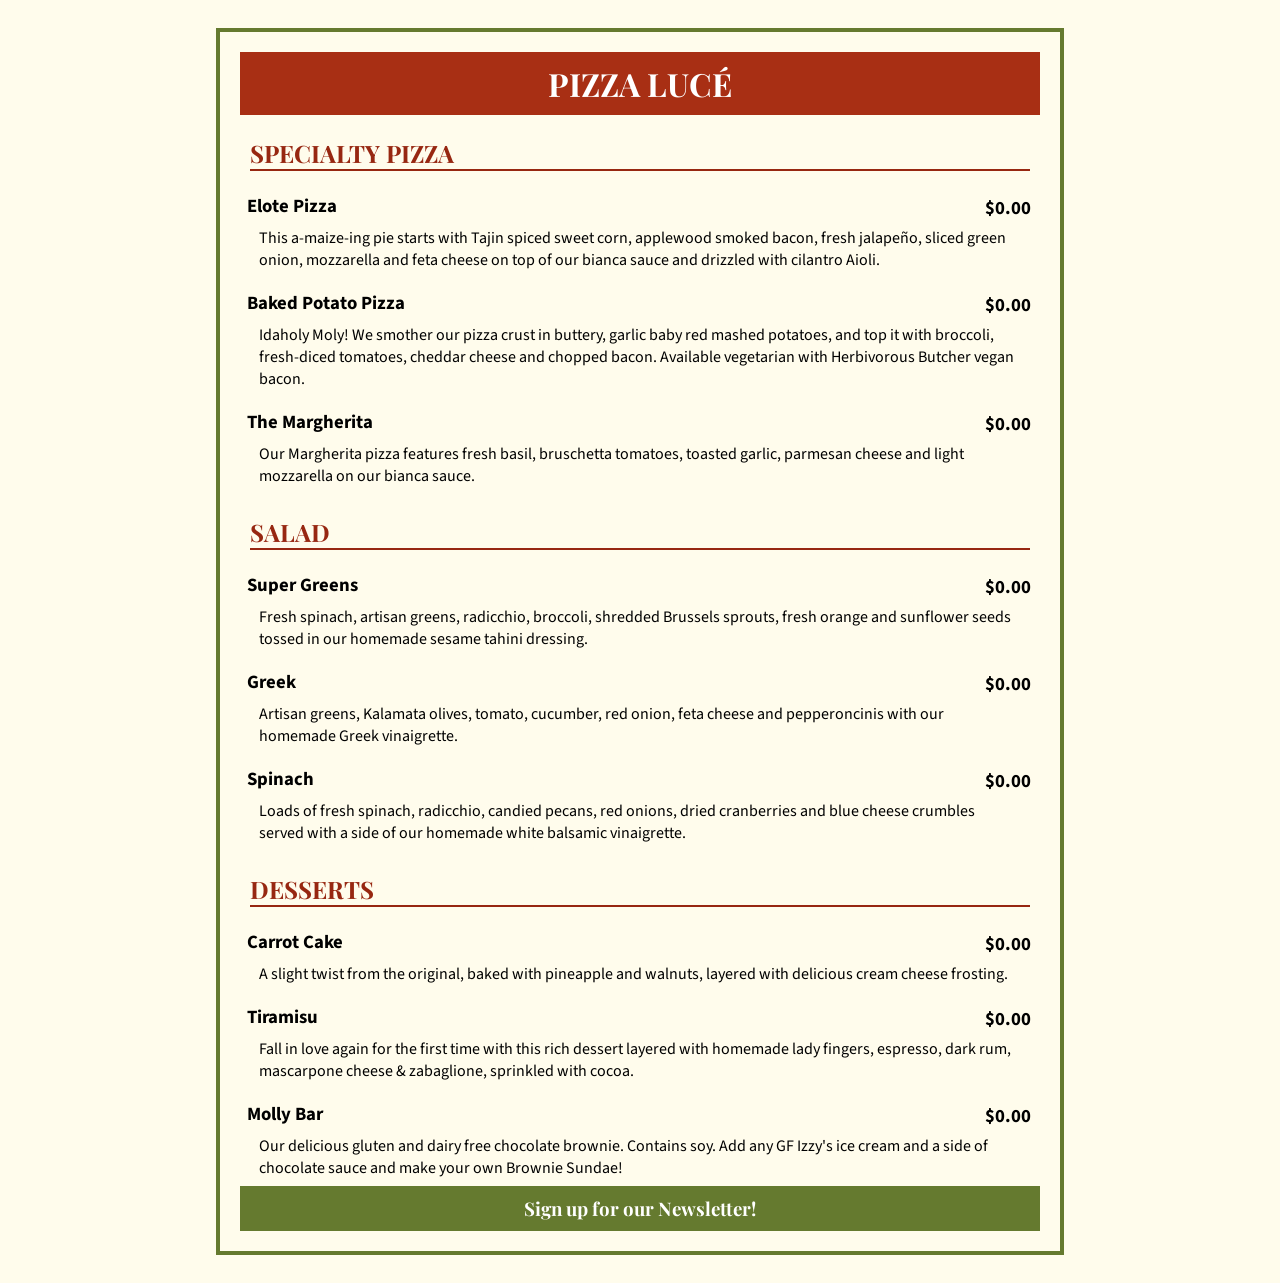
==== docs/index.html @ 4500e77c "exercise 1 files for pages" ====
<!DOCTYPE html>



<html lang="en">
<head>
    <meta charset="UTF-8">
    <title>Pizza Luc&eacute;Menu</title>
<!--    fonts-->
    <link rel="preconnect" href="https://fonts.googleapis.com">
    <link rel="preconnect" href="https://fonts.gstatic.com" crossorigin>
    <link href="https://fonts.googleapis.com/css2?family=Playfair+Display:ital,wght@0,400..900;1,400..900&family=Source+Sans+3:ital,wght@0,200..900;1,200..900&display=swap" rel="stylesheet">

    <style>

        body {
            font-family: "Source Sans 3", sans-serif;
            background: #FFFCEC;
            padding: 20px;
        }

        h1, h2 {
            font-family: "Playfair Display", serif;
            text-transform: uppercase;

            margin: 0;

        }

        h3, p {
            font-family: "Source Sans 3", sans-serif;

            margin: 0;
            padding: 2px;

        }

        .menu {
            padding: 20px;
            border: 4px solid #657A2F;

            display: flex;
            flex-direction: column;
            align-content: flex-start;

            max-width: 800px;
            margin: 0 auto;
        }

        .restaurant-name {
            background: #A82F14;
            color: white;

            font-weight: bold;
            text-transform: uppercase;
            text-align: center;

            padding: 10px;
        }

        .section {
        }

        .section-name {
            color: #972711;
            padding: 10px;

            margin-top: 12px;

            hr {
                border: none;
                background: #972711;
                height: 2px;
                margin: 0;

            }
        }

        .options {

        }

        .item {
            background: #FFFCEC;
            padding-left: 5px;
            padding-right: 5px;
            padding-bottom: 5px;

        }
        .item:hover {
            background: #dad7cb;
        }

        .item-name {
            margin-top: 10px;

            display: flex;
            flex-direction: row;
            justify-content: space-between; /* pushes them to opposite ends */

        }

        .item-price {
        }

        .description {
            margin-left: 12px;
            margin-right: 12px;
        }

        .footer {
            background: #657A2F;
        }

        .newsletter {
            color: white;
            font-family: "Playfair Display", serif;

            text-align: center;
            padding: 10px;
        }

        .newsletter:hover {
            text-decoration: underline;
        }















    </style>


</head>
<body>

<div class="menu">
    <h1 class="restaurant-name">
        Pizza Luc&eacute;
    </h1>
    <div class="section">
        <h2 class="section-name">
            Specialty Pizza
            <hr>
        </h2>
        <div class="options">
            <div class="item">
                <h3 class="item-name">
                    Elote Pizza
                    <p class="item-price">
                        $0.00
                    </p>
                </h3>
                <p class="description">
                    This a-maize-ing pie starts with Tajin
                    spiced sweet corn, applewood smoked bacon,
                    fresh jalapeño, sliced green onion, mozzarella
                    and feta cheese on top of our bianca sauce
                    and drizzled with cilantro Aioli.
                </p>
            </div>
            <div class="item">
                <h3 class="item-name">
                    Baked Potato Pizza
                    <p class="item-price">
                        $0.00
                    </p>
                </h3>
                <p class="description">
                    Idaholy Moly! We smother our pizza
                    crust in buttery, garlic baby red mashed
                    potatoes, and top it with broccoli,
                    fresh-diced tomatoes, cheddar cheese and
                    chopped bacon. Available vegetarian with
                    Herbivorous Butcher vegan bacon.
                </p>
            </div>
            <div class="item">
                <h3 class="item-name">
                    The Margherita
                    <p class="item-price">
                        $0.00
                    </p>
                </h3>
                <p class="description">
                    Our Margherita pizza features fresh basil,
                    bruschetta tomatoes, toasted garlic,
                    parmesan cheese and light mozzarella on
                    our bianca sauce.
                </p>
            </div>
        </div>
    </div>
    <div class="section">
        <h2 class="section-name">
            Salad
            <hr>
        </h2>
        <div class="options">
            <div class="item">
                <h3 class="item-name">
                    Super Greens
                    <p class="item-price">
                        $0.00
                    </p>
                </h3>
                <p class="description">
                    Fresh spinach, artisan greens, radicchio,
                    broccoli, shredded Brussels sprouts, fresh
                    orange and sunflower seeds tossed in our
                    homemade sesame tahini dressing.
                </p>
            </div>
            <div class="item">
                <h3 class="item-name">
                    Greek
                    <p class="item-price">
                        $0.00
                    </p>
                </h3>
                <p class="description">
                    Artisan greens, Kalamata olives, tomato,
                    cucumber, red onion, feta cheese and
                    pepperoncinis with our homemade Greek
                    vinaigrette.
                </p>
            </div>
            <div class="item">
                <h3 class="item-name">
                    Spinach
                    <p class="item-price">
                        $0.00
                    </p>
                </h3>
                <p class="description">
                    Loads of fresh spinach, radicchio, candied
                    pecans, red onions, dried cranberries and
                    blue cheese crumbles served with a side
                    of our homemade white balsamic vinaigrette.
                </p>
            </div>
        </div>
    </div>
    <div class="section">
        <h2 class="section-name">
            Desserts
            <hr>
        </h2>
        <div class="options">
            <div class="item">
                <h3 class="item-name">
                    Carrot Cake
                    <p class="item-price">
                        $0.00
                    </p>
                </h3>
                <p class="description">
                    A slight twist from the original,
                    baked with pineapple and walnuts,
                    layered with delicious cream cheese
                    frosting.
                </p>
            </div>
            <div class="item">
                <h3 class="item-name">
                    Tiramisu
                    <p class="item-price">
                        $0.00
                    </p>
                </h3>
                <p class="description">
                    Fall in love again for the first time
                    with this rich dessert layered with
                    homemade lady fingers, espresso, dark
                    rum, mascarpone cheese & zabaglione,
                    sprinkled with cocoa.
                </p>
            </div>
            <div class="item">
                <h3 class="item-name">
                    Molly Bar
                    <p class="item-price">
                        $0.00
                    </p>
                </h3>
                <p class="description">
                    Our delicious gluten and dairy free chocolate
                    brownie. Contains soy. Add any GF Izzy's ice
                    cream and a side of chocolate sauce and make
                    your own Brownie Sundae!
                </p>
            </div>
        </div>
    </div>
    <div class="footer">
        <h3 class="newsletter">
            Sign up for our Newsletter!
        </h3>
    </div>
</div>

</body>
</html>
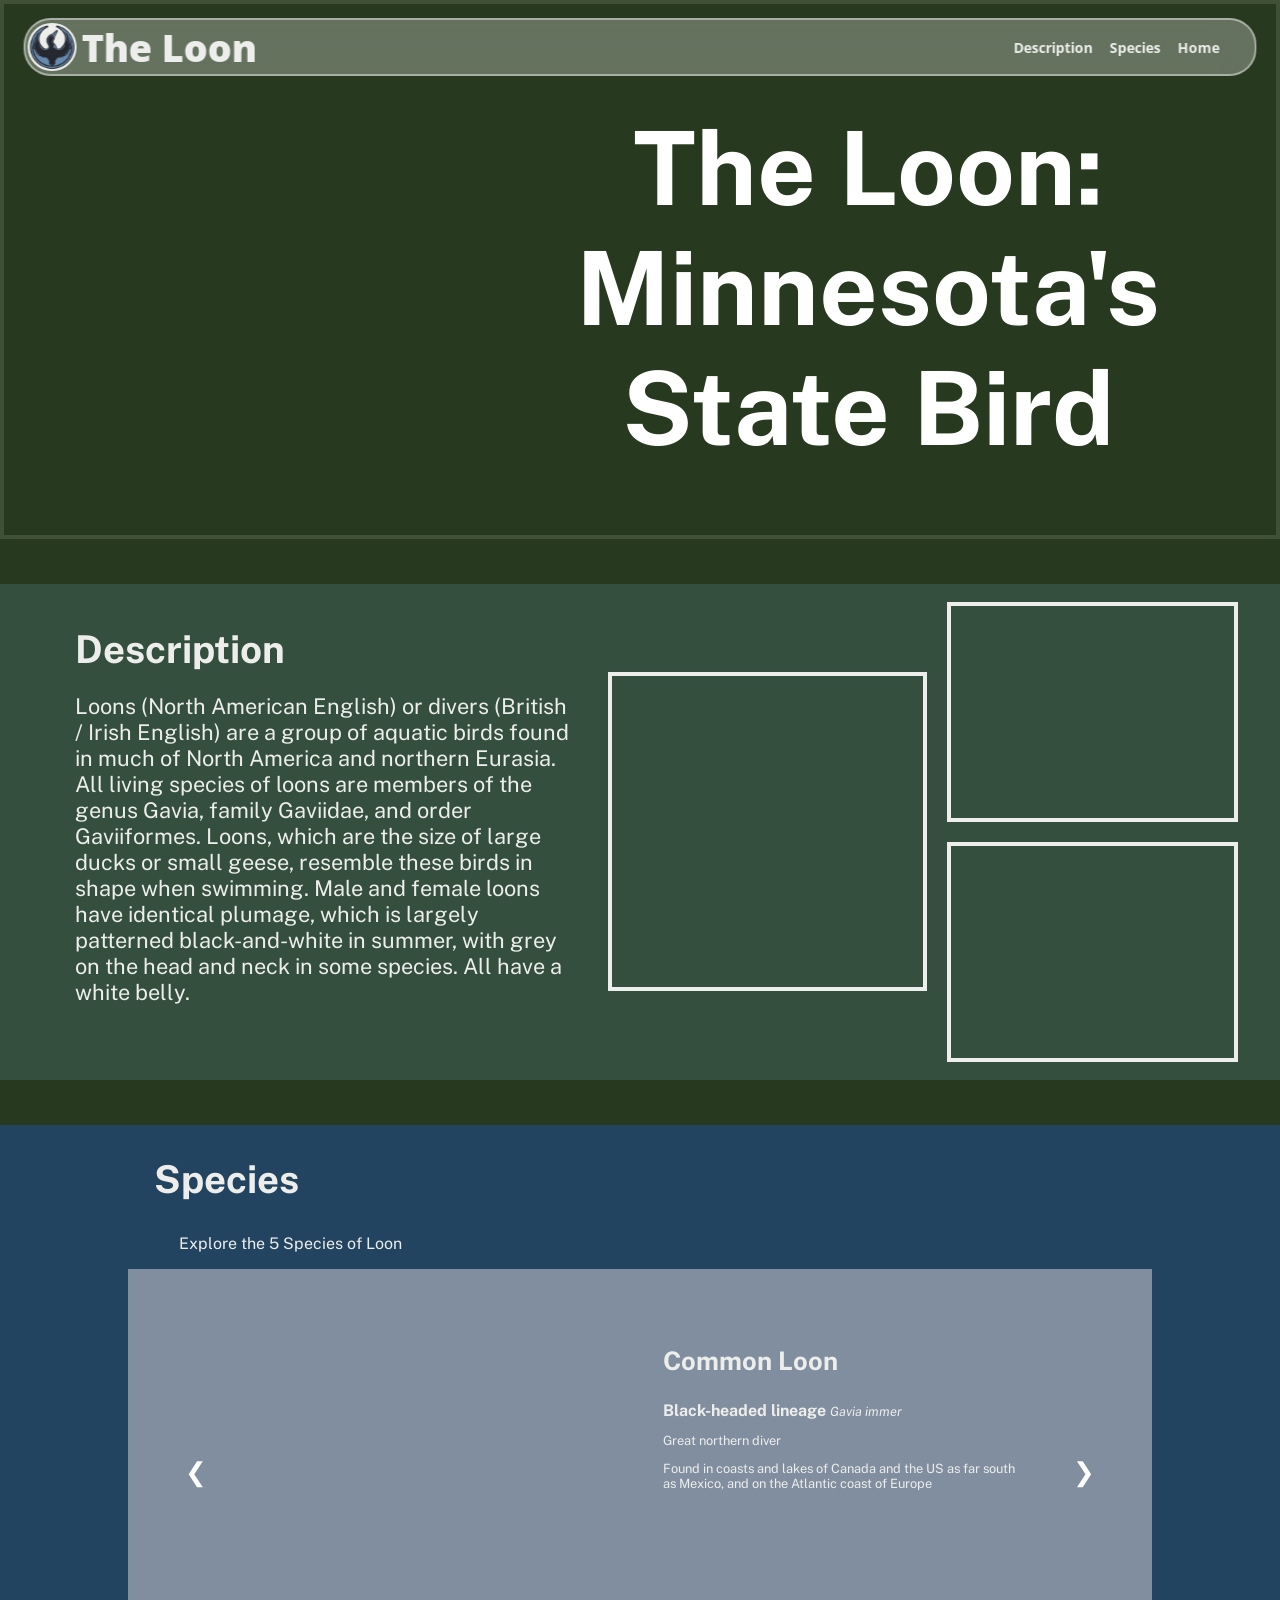
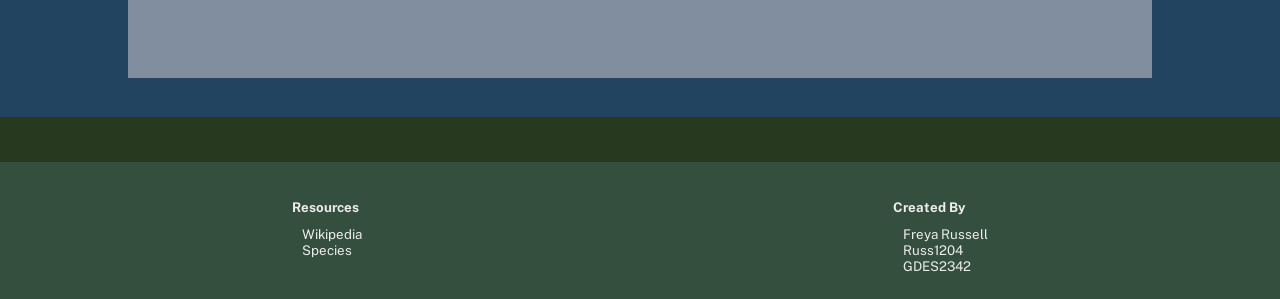
==== commit 99c0c60f: "exercise 2 files for pages" ====
--- a/docs/index.html
+++ b/docs/index.html
@@ -1,313 +1,138 @@
+
 <!DOCTYPE html>
-
-
-
 <html lang="en">
 <head>
     <meta charset="UTF-8">
-    <title>Pizza Luc&eacute;Menu</title>
-<!--    fonts-->
+    <title>The Loon: Minnesota's State Bird</title>
+    <link rel="stylesheet" href="stylesheet.css">
+
+
+<!--    Open Sans -->
     <link rel="preconnect" href="https://fonts.googleapis.com">
     <link rel="preconnect" href="https://fonts.gstatic.com" crossorigin>
-    <link href="https://fonts.googleapis.com/css2?family=Playfair+Display:ital,wght@0,400..900;1,400..900&family=Source+Sans+3:ital,wght@0,200..900;1,200..900&display=swap" rel="stylesheet">
+    <link href="https://fonts.googleapis.com/css2?family=Open+Sans:ital,wght@0,300..800;1,300..800&family=Public+Sans:ital,wght@0,100..900;1,100..900&display=swap" rel="stylesheet">
+</head>
 
-    <style>
-
-        body {
-            font-family: "Source Sans 3", sans-serif;
-            background: #FFFCEC;
-            padding: 20px;
-        }
-
-        h1, h2 {
-            font-family: "Playfair Display", serif;
-            text-transform: uppercase;
-
-            margin: 0;
-
-        }
-
-        h3, p {
-            font-family: "Source Sans 3", sans-serif;
-
-            margin: 0;
-            padding: 2px;
-
-        }
-
-        .menu {
-            padding: 20px;
-            border: 4px solid #657A2F;
-
-            display: flex;
-            flex-direction: column;
-            align-content: flex-start;
-
-            max-width: 800px;
-            margin: 0 auto;
-        }
-
-        .restaurant-name {
-            background: #A82F14;
-            color: white;
-
-            font-weight: bold;
-            text-transform: uppercase;
-            text-align: center;
-
-            padding: 10px;
-        }
-
-        .section {
-        }
-
-        .section-name {
-            color: #972711;
-            padding: 10px;
-
-            margin-top: 12px;
-
-            hr {
-                border: none;
-                background: #972711;
-                height: 2px;
-                margin: 0;
-
-            }
-        }
-
-        .options {
-
-        }
-
-        .item {
-            background: #FFFCEC;
-            padding-left: 5px;
-            padding-right: 5px;
-            padding-bottom: 5px;
-
-        }
-        .item:hover {
-            background: #dad7cb;
-        }
-
-        .item-name {
-            margin-top: 10px;
-
-            display: flex;
-            flex-direction: row;
-            justify-content: space-between; /* pushes them to opposite ends */
-
-        }
-
-        .item-price {
-        }
-
-        .description {
-            margin-left: 12px;
-            margin-right: 12px;
-        }
-
-        .footer {
-            background: #657A2F;
-        }
-
-        .newsletter {
-            color: white;
-            font-family: "Playfair Display", serif;
-
-            text-align: center;
-            padding: 10px;
-        }
-
-        .newsletter:hover {
-            text-decoration: underline;
-        }
-
-
-
-
-
-
-
-
-
-
-
-
-
-
-
-    </style>
-
-
-</head>
 <body>
-
-<div class="menu">
-    <h1 class="restaurant-name">
-        Pizza Luc&eacute;
-    </h1>
-    <div class="section">
-        <h2 class="section-name">
-            Specialty Pizza
-            <hr>
-        </h2>
-        <div class="options">
-            <div class="item">
-                <h3 class="item-name">
-                    Elote Pizza
-                    <p class="item-price">
-                        $0.00
-                    </p>
-                </h3>
-                <p class="description">
-                    This a-maize-ing pie starts with Tajin
-                    spiced sweet corn, applewood smoked bacon,
-                    fresh jalapeño, sliced green onion, mozzarella
-                    and feta cheese on top of our bianca sauce
-                    and drizzled with cilantro Aioli.
-                </p>
-            </div>
-            <div class="item">
-                <h3 class="item-name">
-                    Baked Potato Pizza
-                    <p class="item-price">
-                        $0.00
-                    </p>
-                </h3>
-                <p class="description">
-                    Idaholy Moly! We smother our pizza
-                    crust in buttery, garlic baby red mashed
-                    potatoes, and top it with broccoli,
-                    fresh-diced tomatoes, cheddar cheese and
-                    chopped bacon. Available vegetarian with
-                    Herbivorous Butcher vegan bacon.
-                </p>
-            </div>
-            <div class="item">
-                <h3 class="item-name">
-                    The Margherita
-                    <p class="item-price">
-                        $0.00
-                    </p>
-                </h3>
-                <p class="description">
-                    Our Margherita pizza features fresh basil,
-                    bruschetta tomatoes, toasted garlic,
-                    parmesan cheese and light mozzarella on
-                    our bianca sauce.
-                </p>
+<div>
+<!--    Header  -->
+    <div class="header">
+        <div class="header-contents">
+            <img class="silouette" src="./images/rebel-loon-custom.png" alt="Loon floating in water">
+            <h1 class="title">
+                The Loon
+            </h1>
+    <!--        nav -->
+            <div class="nav">
+                <h2>
+                    <a  href="#description">
+                        Description
+                    </a>
+                </h2>
+                <h2>
+                    <a  href="#species">
+                        Species
+                    </a>
+                </h2>
+                <h2>
+                    <a  href="#landing">
+                        Home
+                    </a>
+                </h2>
             </div>
         </div>
     </div>
-    <div class="section">
-        <h2 class="section-name">
-            Salad
-            <hr>
-        </h2>
-        <div class="options">
-            <div class="item">
-                <h3 class="item-name">
-                    Super Greens
-                    <p class="item-price">
-                        $0.00
-                    </p>
-                </h3>
-                <p class="description">
-                    Fresh spinach, artisan greens, radicchio,
-                    broccoli, shredded Brussels sprouts, fresh
-                    orange and sunflower seeds tossed in our
-                    homemade sesame tahini dressing.
+<!--    Main content-->
+    <div class="main">
+        <!--        landing -->
+            <div id="landing">
+                <div class="title">
+                    <h1 class="title-text">
+                        The Loon:
+                        Minnesota's State Bird
+                    </h1>
+                </div>
+            </div>
+    <!--    Description -->
+        <div id="description">
+            <div class="description-text">
+                <h2>
+                    Description
+                </h2>
+                <p>
+                    Loons (North American English) or divers (British / Irish English) are a group of aquatic birds found in much of North America and northern Eurasia. All living species of loons are members of the genus Gavia, family Gaviidae, and order Gaviiformes.
+                    Loons, which are the size of large ducks or small geese, resemble these birds in shape when swimming.
+                    Male and female loons have identical plumage, which is largely patterned black-and-white in summer, with grey on the head and neck in some species. All have a white belly.
                 </p>
             </div>
-            <div class="item">
-                <h3 class="item-name">
-                    Greek
-                    <p class="item-price">
-                        $0.00
-                    </p>
-                </h3>
-                <p class="description">
-                    Artisan greens, Kalamata olives, tomato,
-                    cucumber, red onion, feta cheese and
-                    pepperoncinis with our homemade Greek
-                    vinaigrette.
+            <div class="loon-imgs">
+                    <div class="loon1"></div>
+                <div class="loon-row2">
+                    <div class="loon2"></div>
+                    <div class="loon3"></div>
+                </div>
+            </div>
+        </div>
+    <!--    Species -->
+        <div id="species">
+            <div class="overarching">
+                <h2>
+                    Species
+                </h2>
+                <p>
+                    Explore the 5 Species of Loon
                 </p>
             </div>
-            <div class="item">
-                <h3 class="item-name">
-                    Spinach
-                    <p class="item-price">
-                        $0.00
-                    </p>
-                </h3>
-                <p class="description">
-                    Loads of fresh spinach, radicchio, candied
-                    pecans, red onions, dried cranberries and
-                    blue cheese crumbles served with a side
-                    of our homemade white balsamic vinaigrette.
-                </p>
+        <!--    Switching thing -->
+            <div class="slides">
+    <!--            Slide1-->
+                <div class="slide">
+
+                    <button class="back"> &#10094; </button>
+                    <div class="species-img"></div>
+                    <div class="species-text">
+                        <h3> Specific Species </h3>
+                        <b> Lineage </b>
+                        <i> Latin </i> <p class="english"> English </p>
+                        <p class="species-description">
+                            Description
+                        </p>
+                    </div>
+                    <button class="next"> &#10095; </button>
+                </div>
             </div>
         </div>
-    </div>
-    <div class="section">
-        <h2 class="section-name">
-            Desserts
-            <hr>
-        </h2>
-        <div class="options">
-            <div class="item">
-                <h3 class="item-name">
-                    Carrot Cake
-                    <p class="item-price">
-                        $0.00
-                    </p>
-                </h3>
-                <p class="description">
-                    A slight twist from the original,
-                    baked with pineapple and walnuts,
-                    layered with delicious cream cheese
-                    frosting.
-                </p>
+    <!--    Footer -->
+        <div class="footer">
+            <div>
+                <h2 class="link-type">
+                    Resources
+                </h2>
+                <div class="links">
+                    <a href="https://en.wikipedia.org/wiki/Loon#"> Wikipedia </a>
+                    <a href="https://en.wikipedia.org/wiki/Loon#Systematics_and_evolution"> Species </a>
+                </div>
             </div>
-            <div class="item">
-                <h3 class="item-name">
-                    Tiramisu
-                    <p class="item-price">
-                        $0.00
-                    </p>
-                </h3>
-                <p class="description">
-                    Fall in love again for the first time
-                    with this rich dessert layered with
-                    homemade lady fingers, espresso, dark
-                    rum, mascarpone cheese & zabaglione,
-                    sprinkled with cocoa.
-                </p>
+            <div>
+                <h2 class="link-type">
+                    Created By
+                </h2>
+                <div class="links">
+                    <p> Freya Russell </p>
+                    <p> Russ1204 </p>
+                    <p> GDES2342 </p>
+
+                </div>
             </div>
-            <div class="item">
-                <h3 class="item-name">
-                    Molly Bar
-                    <p class="item-price">
-                        $0.00
-                    </p>
-                </h3>
-                <p class="description">
-                    Our delicious gluten and dairy free chocolate
-                    brownie. Contains soy. Add any GF Izzy's ice
-                    cream and a side of chocolate sauce and make
-                    your own Brownie Sundae!
-                </p>
-            </div>
+
         </div>
     </div>
-    <div class="footer">
-        <h3 class="newsletter">
-            Sign up for our Newsletter!
-        </h3>
-    </div>
+
+
 </div>
 
+<script src="script.js"></script>
+
 </body>
-</html>+
+</html>
--- a/docs/stylesheet.css
+++ b/docs/stylesheet.css
@@ -0,0 +1,343 @@
+
+body {
+    font-family: "Public Sans", "Open Sans", sans-serif;
+    padding: 0;
+    margin: 0;
+    background: #27391F;
+}
+
+
+.header {
+    position: fixed;
+    z-index: 100;
+
+    width: 96%;
+    height: 6vh;
+
+    top: 2%;
+    left: 50%;
+    transform: translateX(-50%);
+
+    background-color: #EDEEEB50;
+    border: 2px solid #EDEEEB80;
+    border-radius: 3vh;
+    backdrop-filter: blur(20px);
+}
+
+.header .header-contents {
+    width: 97%;
+    height: 100%;
+
+    display: flex;
+    align-items: center;
+    gap: 5px;
+    font-family:"Open Sans", sans-serif;
+    color: #EDEEEB;
+
+    margin: 0 2px;
+    padding: 0;
+
+
+}
+
+.header .header-contents .silouette {
+    height: 90%;
+    background-color: #EDEEEB;
+    border-radius: 50%;
+}
+
+.header .header-contents .title{
+    font-size: clamp(3vw, 3vw + 1rem, 100%);
+    font-weight: 900;
+}
+
+.header .header-contents .nav {
+    display: flex;
+    gap: 10%;
+
+    justify-content: right ;
+    align-items: center;
+    margin-left: auto;
+
+    font-size: 60%;
+    font-weight: lighter;
+
+}
+
+.header .header-contents .nav a {
+    padding: 0;
+    margin: 0;
+    color: #EDEEEB;
+    text-decoration: none;
+}
+
+
+
+.main {
+
+    display: flex;
+    flex-direction: column;
+    gap: 5vh;   
+}
+
+#landing {
+
+
+    position: relative;
+
+    padding: 5rem;
+
+    aspect-ratio: 3/1;
+    background-image: url("./images/web_photo_editor.jpg");
+    background-size: cover;
+    background-position: bottom center;
+
+    border: 4px solid #EDEEEB20;
+}
+
+#landing .title {
+
+
+    position: absolute;
+    bottom: 2vh;
+    right: 10vh;
+
+    width: 50%;
+    height: 80%;
+
+    color: white;
+
+    text-align: center;
+
+    .title-text{
+        margin: 1rem;
+        font-size: clamp(8vw, 8vw + 1rem, 100%);
+    }
+
+}
+
+#description {
+    background-color: #354F3F;
+
+
+    display: flex;
+    justify-content: center;
+    align-items: stretch;
+    padding: 2vh;
+    gap: 10px;
+    }
+
+#description .loon-imgs {
+    display: flex;
+    align-items: center;
+    gap: 20px;
+    width: 50%;
+}
+
+.loon1{
+    width: 50%;
+    aspect-ratio: 1/1;
+
+    background: url("https://upload.wikimedia.org/wikipedia/commons/thumb/5/56/Archibald_Thorburn_Plate_77.jpg/960px-Archibald_Thorburn_Plate_77.jpg");
+    background-size: cover;
+    background-position: top center;
+
+    border: 4px solid #EDEEEB;
+
+}
+
+#description .loon-imgs .loon-row2 {
+    display: flex;
+    flex-direction: column;
+    gap: 20px;
+    flex: 1;
+}
+
+.loon2{
+    width: 100%;
+    aspect-ratio: 4/3;
+
+    background: url("https://upload.wikimedia.org/wikipedia/commons/f/f5/Yellow-billed_Loon.jpg");
+    background-size: cover;
+    background-position: center;
+
+    border: 4px solid #EDEEEB;
+
+}
+
+.loon3{
+    width: 100%;
+    aspect-ratio: 4/3;
+
+    background: url("https://upload.wikimedia.org/wikipedia/commons/a/a7/Gavia_immer_-Marshfield%2C_Vermont%2C_USA_-flying-8_%285%29.jpg");
+    background-size: cover;
+    background-position: center;
+
+    border: 4px solid #EDEEEB;
+
+}
+
+
+.description-text {
+
+    margin: 0;
+
+    display: flex;
+    flex-direction: column;
+    justify-content: flex-start;
+    align-content: space-around;
+    padding: 2%;
+
+    width: 40%;
+
+    color: #EDEEEB;
+
+    h2 {
+
+        font-size: 3vw;
+        margin: 0;
+
+    }
+
+    p {
+        padding: 0;
+        font-size: 1.7vw;
+    }
+
+}
+
+#species {
+    background-color: #224460;
+
+    aspect-ratio: 3/1;
+    color: #EDEEEB;
+    padding-bottom: 3%;
+}
+
+
+.overarching h2 {
+
+    margin-left: 12%;
+    font-size: 3vw;
+}
+
+.overarching p {
+
+    margin-left: 14%;
+}
+
+
+#species .slides {
+
+    margin-left: 10%;
+    margin-right: 10%;
+    background: #808E9F;
+}
+
+
+#species .slides .slide {
+
+    aspect-ratio: 3/1;
+    padding: 5%;
+
+    display: flex;
+    flex-direction: row;
+    gap: 5%;
+    align-items: center;
+}
+
+
+#species .slides .slide .species-img  {
+    background-size: cover;
+    background-position: left center;
+    width: 50%;
+    height: 100%;
+}
+
+
+
+#species .slides .slide .species-text {
+
+    width: 50%;
+    height: 100%;
+
+    h3 {
+
+        font-size: 2vw;
+    }
+
+    i {
+
+        font-size: 1vw;
+    }
+
+    p {
+
+        font-size: 1vw;
+    }
+
+
+}
+
+
+#species .slides .slide button {
+    background: transparent;
+    text-align: center;
+    font-size: 2vw;
+
+    height: 3vw;
+
+    padding-bottom: 4px;
+    color: white;
+    border: none;
+    border-radius: 1vw;
+}
+#species .slides .slide button:hover {
+    background: #5A7B92;
+}
+
+.footer {
+    background-color: #354F3F;
+
+    display: flex;
+    justify-content: space-around;
+    padding: 2%;
+    color: #EDEEEB;
+}
+
+
+.footer .link-type {
+    font-size: smaller;
+    padding:0;
+}
+
+.footer .links {
+    font-size: smaller;
+    display: flex;
+    flex-direction: column;
+    padding-left: 10px;
+}
+
+.footer .links a {
+    color: #EDEEEB;
+    text-decoration: none;
+}
+.footer .links a:hover {
+    text-decoration: underline;
+}
+
+.footer p {
+    padding: 0;
+    margin: 0;
+}
+
+
+
+
+
+
+
+
+
+
+
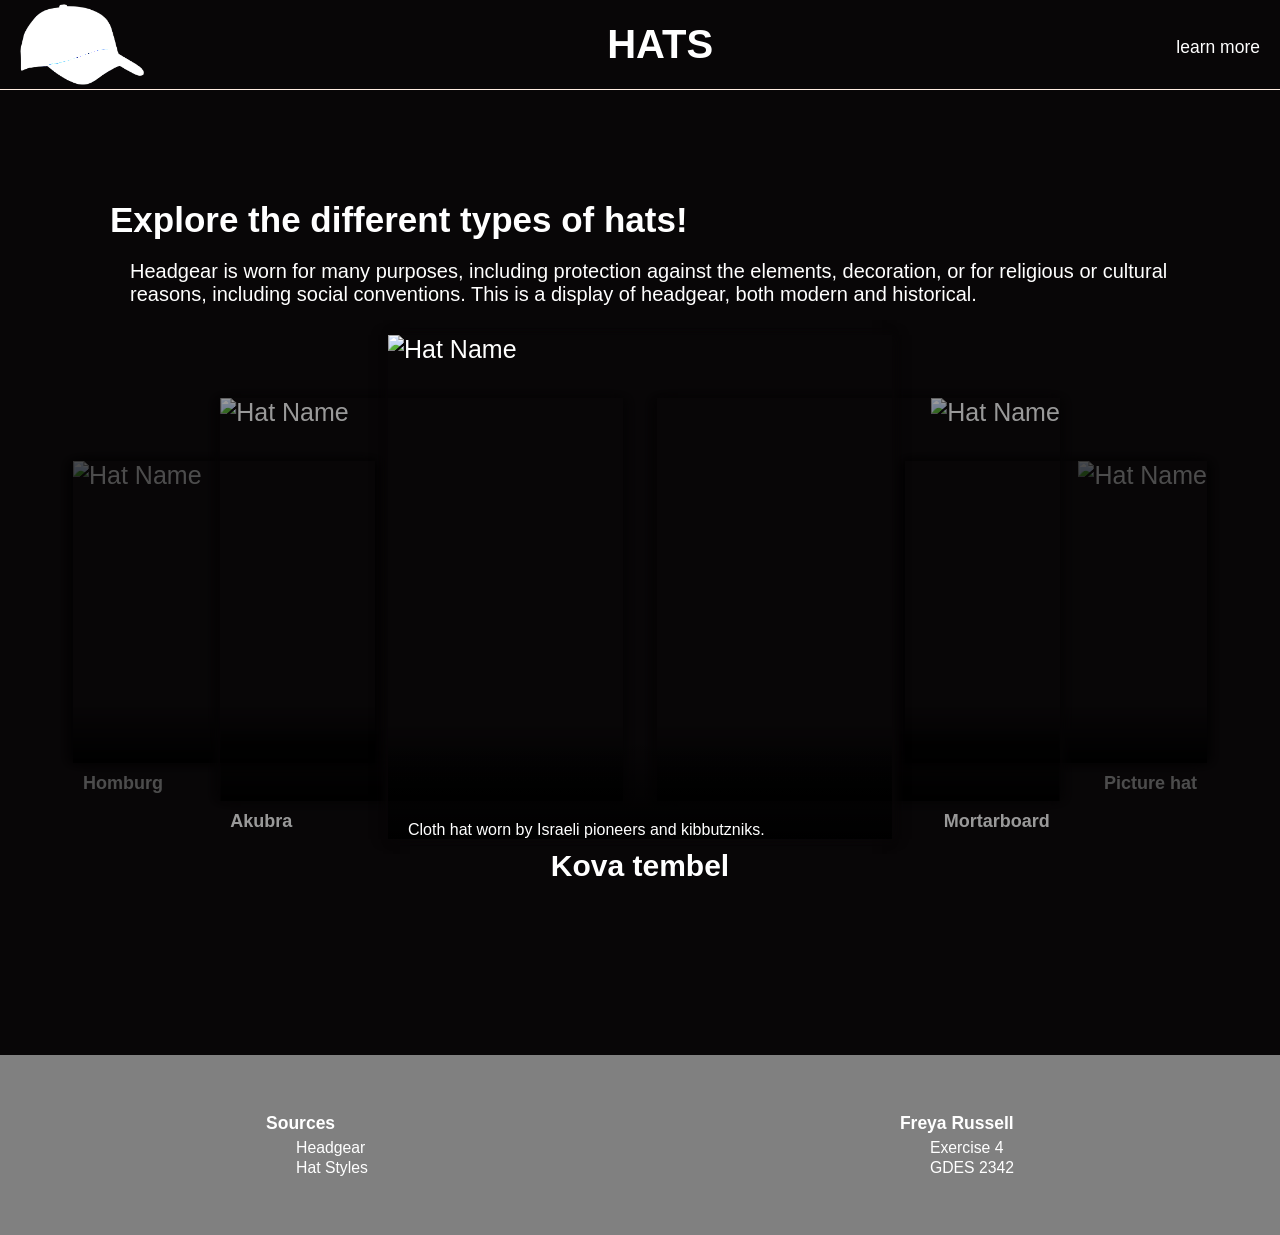
==== commit 50052347: "exercise 4 files for pages" ====
--- a/docs/index.html
+++ b/docs/index.html
@@ -3,129 +3,124 @@
 <html lang="en">
 <head>
     <meta charset="UTF-8">
-    <title>The Loon: Minnesota's State Bird</title>
+    <title> Hats! </title>
     <link rel="stylesheet" href="stylesheet.css">
 
-
-<!--    Open Sans -->
-    <link rel="preconnect" href="https://fonts.googleapis.com">
-    <link rel="preconnect" href="https://fonts.gstatic.com" crossorigin>
-    <link href="https://fonts.googleapis.com/css2?family=Open+Sans:ital,wght@0,300..800;1,300..800&family=Public+Sans:ital,wght@0,100..900;1,100..900&display=swap" rel="stylesheet">
 </head>
 
 <body>
-<div>
-<!--    Header  -->
-    <div class="header">
-        <div class="header-contents">
-            <img class="silouette" src="./images/rebel-loon-custom.png" alt="Loon floating in water">
-            <h1 class="title">
-                The Loon
-            </h1>
-    <!--        nav -->
-            <div class="nav">
-                <h2>
-                    <a  href="#description">
-                        Description
-                    </a>
-                </h2>
-                <h2>
-                    <a  href="#species">
-                        Species
-                    </a>
-                </h2>
-                <h2>
-                    <a  href="#landing">
-                        Home
-                    </a>
-                </h2>
-            </div>
+
+<!--    Header-->
+<div class="header">
+    <div class="logo-container">
+        <img src="./imgs/cap.png" alt="">
+    </div>
+    <div class="title">
+        <h1>Hats</h1>
+    </div>
+    <div class="learn-more">
+        <a href="https://en.wikipedia.org/wiki/List_of_hat_styles">learn more</a>
+    </div>
+</div>
+
+<div id="container">
+
+
+<!--   Main content -->
+    <div class="content">
+
+        <div class="tracker">
+
         </div>
-    </div>
-<!--    Main content-->
-    <div class="main">
-        <!--        landing -->
-            <div id="landing">
-                <div class="title">
-                    <h1 class="title-text">
-                        The Loon:
-                        Minnesota's State Bird
-                    </h1>
-                </div>
-            </div>
-    <!--    Description -->
-        <div id="description">
-            <div class="description-text">
-                <h2>
-                    Description
-                </h2>
+
+        <div id="types">
+            <div class="type-information">
+                <h2> Explore the different types of hats! </h2>
                 <p>
-                    Loons (North American English) or divers (British / Irish English) are a group of aquatic birds found in much of North America and northern Eurasia. All living species of loons are members of the genus Gavia, family Gaviidae, and order Gaviiformes.
-                    Loons, which are the size of large ducks or small geese, resemble these birds in shape when swimming.
-                    Male and female loons have identical plumage, which is largely patterned black-and-white in summer, with grey on the head and neck in some species. All have a white belly.
+                    Headgear is worn for many purposes,
+                    including protection against the elements,
+                    decoration, or for religious or cultural reasons,
+                    including social conventions.
+                    This is a display of headgear, both modern and historical.
                 </p>
             </div>
-            <div class="loon-imgs">
-                    <div class="loon1"></div>
-                <div class="loon-row2">
-                    <div class="loon2"></div>
-                    <div class="loon3"></div>
+
+
+<!--            CARISOUL DISPLAY OF HATS-->
+            <div class="display-hats">
+
+<!--                first hat-->
+                <div class="hat-card prev-prev-hat">
+                    <div class="hat-img-container">
+                        <img src="./imgs/hat.jpg" alt="Hat Name">
+                        <div class="fade">
+                        </div>
+                    </div>
+                    <h3>Name</h3>
+                </div>
+
+<!--                second hat-->
+                <div class="hat-card prev-hat">
+                    <div class="hat-img-container">
+                        <img src="./imgs/hat.jpg" alt="Hat Name">
+                        <div class="fade">
+                        </div>
+                    </div>
+                    <h3>Name</h3>
+                </div>
+
+<!--                main center hat-->
+                <div class="hat-card curr-hat">
+                    <div class="hat-img-container">
+                        <img src="./imgs/hat.jpg" alt="Hat Name">
+                        <div class="fade">
+                            <p>Description</p>
+                        </div>
+                    </div>
+                    <h3>Name</h3>
+                </div>
+
+<!--                fourth hat-->
+                <div class="hat-card next-hat">
+                    <div class="hat-img-container">
+                        <img src="./imgs/hat.jpg" alt="Hat Name">
+                        <div class="fade">
+                        </div>
+                    </div>
+                    <h3>Name</h3>
+                </div>
+
+<!--                last hat-->
+                <div class="hat-card next-next-hat">
+                    <div class="hat-img-container">
+                        <img src="./imgs/hat.jpg" alt="Hat Name">
+                        <div class="fade">
+                        </div>
+                    </div>
+                    <h3>Name</h3>
                 </div>
             </div>
         </div>
-    <!--    Species -->
-        <div id="species">
-            <div class="overarching">
-                <h2>
-                    Species
-                </h2>
-                <p>
-                    Explore the 5 Species of Loon
-                </p>
-            </div>
-        <!--    Switching thing -->
-            <div class="slides">
-    <!--            Slide1-->
-                <div class="slide">
 
-                    <button class="back"> &#10094; </button>
-                    <div class="species-img"></div>
-                    <div class="species-text">
-                        <h3> Specific Species </h3>
-                        <b> Lineage </b>
-                        <i> Latin </i> <p class="english"> English </p>
-                        <p class="species-description">
-                            Description
-                        </p>
-                    </div>
-                    <button class="next"> &#10095; </button>
-                </div>
+    </div>
+<!--    Footer -->
+    <div class="footer">
+        <div class="sources-container">
+            <h3>Sources</h3>
+            <div class="info">
+                <a href="https://en.wikipedia.org/wiki/List_of_headgear"> Headgear</a>
+                <a hred="https://en.wikipedia.org/wiki/List_of_hat_styles"> Hat Styles</a>
             </div>
         </div>
-    <!--    Footer -->
-        <div class="footer">
-            <div>
-                <h2 class="link-type">
-                    Resources
-                </h2>
-                <div class="links">
-                    <a href="https://en.wikipedia.org/wiki/Loon#"> Wikipedia </a>
-                    <a href="https://en.wikipedia.org/wiki/Loon#Systematics_and_evolution"> Species </a>
-                </div>
+        <div class="sources-container">
+            <h3>Freya Russell</h3>
+            <div class="info">
+                <a> Exercise 4 </a>
+                <a> GDES 2342 </a>
             </div>
-            <div>
-                <h2 class="link-type">
-                    Created By
-                </h2>
-                <div class="links">
-                    <p> Freya Russell </p>
-                    <p> Russ1204 </p>
-                    <p> GDES2342 </p>
+        </div>
 
-                </div>
-            </div>
 
-        </div>
     </div>
 
 
--- a/docs/stylesheet.css
+++ b/docs/stylesheet.css
@@ -1,343 +1,339 @@
 
 body {
-    font-family: "Public Sans", "Open Sans", sans-serif;
+    font-family: "Inter Semi Bold", sans-serif;
     padding: 0;
     margin: 0;
-    background: #27391F;
-}
+    background-color: #080607;
+}
+
+* { box-sizing: border-box; }
+* { margin: 0; }
+* { padding: 0; }
+* { color: white; }
+* { font-size: clamp(1rem, 2vw + 0.5rem, 1.25rem); }
+
+
+
 
 
 .header {
-    position: fixed;
-    z-index: 100;
-
-    width: 96%;
-    height: 6vh;
-
-    top: 2%;
-    left: 50%;
-    transform: translateX(-50%);
-
-    background-color: #EDEEEB50;
-    border: 2px solid #EDEEEB80;
-    border-radius: 3vh;
-    backdrop-filter: blur(20px);
-}
-
-.header .header-contents {
-    width: 97%;
+
+    background-color: #080607;
+    height: 10vh;
+
+    display: flex;
+    justify-content: space-between;
+    align-items: center;
+
+    padding: 0 1rem;
+
+    border-bottom: 1px solid #FFEDE2;
+}
+
+
+.header .logo-container {
+    height: 9vh;
+}
+
+.header .logo-container img {
+    width: 100%;
     height: 100%;
-
-    display: flex;
+    object-fit: cover;
+    filter: brightness(1000%);
+}
+
+
+.header .title h1 {
+    text-align: center;
+    font-size: clamp(2rem, 2vw + 0.5rem, 10vh);
+    text-transform: uppercase;
+
+}
+
+.header .learn-more a {
+    font-size: 70%;
+    text-decoration: none;
+}
+
+.header .learn-more a:hover {
+    text-decoration: underline;
+}
+
+
+
+
+/*beggining of actual content*/
+
+#container {
+    display: flex;
+    flex-direction: column;
+    justify-content: space-around;
+}
+
+.content {
+    display: flex;
+    flex-direction: column;
+    justify-content: flex-start;
+
+}
+
+#types {
+
+    min-height: 100vh;
+    padding: 10vh;
+
+}
+
+.type-information {
+    margin-bottom: 1vh;
+
+    display: flex;
+    flex-direction: column;
+    justify-content: flex-start;
+    gap: 1rem;
+
+    padding: 1rem;
+}
+
+.type-information h2 {
+    font-size: 1.75rem;
+}
+
+.type-information p {
+    padding-left: 1rem;
+    font-size: 1rem;
+}
+
+.display-hats {
+    display: flex;
+    justify-content: center;
     align-items: center;
-    gap: 5px;
-    font-family:"Open Sans", sans-serif;
-    color: #EDEEEB;
-
-    margin: 0 2px;
-    padding: 0;
-
-
-}
-
-.header .header-contents .silouette {
-    height: 90%;
-    background-color: #EDEEEB;
-    border-radius: 50%;
-}
-
-.header .header-contents .title{
-    font-size: clamp(3vw, 3vw + 1rem, 100%);
-    font-weight: 900;
-}
-
-.header .header-contents .nav {
-    display: flex;
-    gap: 10%;
-
-    justify-content: right ;
+
+    position: relative;
+
+    height: 70vh;
+}
+
+/*general hat card*/
+.hat-card {
+    position: absolute;
+    height: 100%;
+    aspect-ratio: 1/1;
+
+    z-index: 3;
+
+    display: flex;
+    flex-direction: column;
+}
+
+/*positions and text align*/
+.prev-prev-hat { transform: translateX(-100%); align-items: flex-start; filter: brightness(30%); text-align: left;}
+.prev-hat      { transform: translateX(-33.3%); align-items: flex-start; filter: brightness(60%);text-align: left;}
+.next-hat      { transform: translateX(33.3%); align-items: flex-end; filter: brightness(60%); text-align: right;}
+.next-next-hat { transform: translateX(100%); align-items: flex-end; filter: brightness(30%); text-align: right;}
+
+/*styling*/
+.prev-prev-hat, .next-next-hat { height: 60%; z-index: 1; }
+.prev-hat, .next-hat           { height: 80%; z-index: 2; }
+.curr-hat                      { pointer-events: none; z-index: 3;
+                                align-items: center;}
+
+.prev-prev-hat:hover  { filter: brightness(60%); }
+.prev-hat:hover       { filter: brightness(90%);}
+.next-hat:hover       { filter: brightness(90%);}
+.next-next-hat:hover  { filter: brightness(60%);}
+
+
+.hat-card h3 {
+    color: white;
+    margin: 0.5rem;
+    width: 30%;
+    font-size: .9rem;
+}
+
+.hat-card.curr-hat h3 {
+    width: 60%;
+    font-size: 1.5rem;
+    text-align: center;
+    margin: 0.5rem;
+
+}
+
+.hat-img-container{
+    height: 80%;
+    aspect-ratio: 1/1;
+    overflow: clip;
+    position: relative;
+    pointer-events: auto;
+
+    box-shadow: 5px 0 10px #080607, -5px 0 10px #080607;
+}
+
+.hat-img-container img {
+    width: 100%;
+    height: 100%;
+    object-fit: cover;
+    object-position: top;
+
+    transition: opacity 0.3s ease-in-out;}
+
+.hat-img-container .fade {
+    position: absolute;
+    inset: auto 0 0 0;
+
+    display: flex;
+    align-items: flex-end;
+    min-height: 20%;
+
+    background-image: linear-gradient(to top, rgba(0, 0, 0, 1), rgba(0, 0, 0, 0.50),transparent);
+
+    box-sizing: border-box;
+    pointer-events: none;
+}
+
+.hat-img-container .fade p {
+    position: static;
+    font-size: .8rem;
+    text-align: left;
+    color: white;
+    margin: 4rem 0 0 1rem;
+    transition: opacity 0.3s ease-in-out;}
+
+.curr-hat .hat-img-container:hover {
+    box-shadow: 10px 0 10px #080607, -10px 0 10px #080607;
+    height: 83%;
+    transition: opacity 0.5s ease;
+}
+
+
+
+.footer {
+    background-color: gray;
+
+    height: 20vh;
+
+    display: flex;
+    justify-content: space-around;
     align-items: center;
-    margin-left: auto;
-
-    font-size: 60%;
-    font-weight: lighter;
-
-}
-
-.header .header-contents .nav a {
-    padding: 0;
-    margin: 0;
-    color: #EDEEEB;
+}
+
+.sources-container {
+    display: flex;
+    flex-direction: column;
+}
+
+.sources-container h3, a {
+    font-size: 70%;
     text-decoration: none;
 }
 
-
-
-.main {
-
-    display: flex;
-    flex-direction: column;
-    gap: 5vh;   
-}
-
-#landing {
-
-
-    position: relative;
-
-    padding: 5rem;
-
-    aspect-ratio: 3/1;
-    background-image: url("./images/web_photo_editor.jpg");
-    background-size: cover;
-    background-position: bottom center;
-
-    border: 4px solid #EDEEEB20;
-}
-
-#landing .title {
-
-
-    position: absolute;
-    bottom: 2vh;
-    right: 10vh;
-
-    width: 50%;
-    height: 80%;
-
-    color: white;
-
-    text-align: center;
-
-    .title-text{
-        margin: 1rem;
-        font-size: clamp(8vw, 8vw + 1rem, 100%);
-    }
-
-}
-
-#description {
-    background-color: #354F3F;
-
-
-    display: flex;
-    justify-content: center;
-    align-items: stretch;
-    padding: 2vh;
-    gap: 10px;
-    }
-
-#description .loon-imgs {
-    display: flex;
-    align-items: center;
-    gap: 20px;
-    width: 50%;
-}
-
-.loon1{
-    width: 50%;
-    aspect-ratio: 1/1;
-
-    background: url("https://upload.wikimedia.org/wikipedia/commons/thumb/5/56/Archibald_Thorburn_Plate_77.jpg/960px-Archibald_Thorburn_Plate_77.jpg");
-    background-size: cover;
-    background-position: top center;
-
-    border: 4px solid #EDEEEB;
-
-}
-
-#description .loon-imgs .loon-row2 {
-    display: flex;
-    flex-direction: column;
-    gap: 20px;
-    flex: 1;
-}
-
-.loon2{
-    width: 100%;
-    aspect-ratio: 4/3;
-
-    background: url("https://upload.wikimedia.org/wikipedia/commons/f/f5/Yellow-billed_Loon.jpg");
-    background-size: cover;
-    background-position: center;
-
-    border: 4px solid #EDEEEB;
-
-}
-
-.loon3{
-    width: 100%;
-    aspect-ratio: 4/3;
-
-    background: url("https://upload.wikimedia.org/wikipedia/commons/a/a7/Gavia_immer_-Marshfield%2C_Vermont%2C_USA_-flying-8_%285%29.jpg");
-    background-size: cover;
-    background-position: center;
-
-    border: 4px solid #EDEEEB;
-
-}
-
-
-.description-text {
-
-    margin: 0;
-
-    display: flex;
-    flex-direction: column;
-    justify-content: flex-start;
-    align-content: space-around;
-    padding: 2%;
-
-    width: 40%;
-
-    color: #EDEEEB;
-
-    h2 {
-
-        font-size: 3vw;
-        margin: 0;
-
-    }
-
-    p {
-        padding: 0;
-        font-size: 1.7vw;
-    }
-
-}
-
-#species {
-    background-color: #224460;
-
-    aspect-ratio: 3/1;
-    color: #EDEEEB;
-    padding-bottom: 3%;
-}
-
-
-.overarching h2 {
-
-    margin-left: 12%;
-    font-size: 3vw;
-}
-
-.overarching p {
-
-    margin-left: 14%;
-}
-
-
-#species .slides {
-
-    margin-left: 10%;
-    margin-right: 10%;
-    background: #808E9F;
-}
-
-
-#species .slides .slide {
-
-    aspect-ratio: 3/1;
-    padding: 5%;
-
-    display: flex;
-    flex-direction: row;
-    gap: 5%;
-    align-items: center;
-}
-
-
-#species .slides .slide .species-img  {
-    background-size: cover;
-    background-position: left center;
-    width: 50%;
-    height: 100%;
-}
-
-
-
-#species .slides .slide .species-text {
-
-    width: 50%;
-    height: 100%;
-
-    h3 {
-
-        font-size: 2vw;
-    }
-
-    i {
-
-        font-size: 1vw;
-    }
-
-    p {
-
-        font-size: 1vw;
-    }
-
-
-}
-
-
-#species .slides .slide button {
-    background: transparent;
-    text-align: center;
-    font-size: 2vw;
-
-    height: 3vw;
-
-    padding-bottom: 4px;
-    color: white;
-    border: none;
-    border-radius: 1vw;
-}
-#species .slides .slide button:hover {
-    background: #5A7B92;
-}
-
-.footer {
-    background-color: #354F3F;
-
-    display: flex;
-    justify-content: space-around;
-    padding: 2%;
-    color: #EDEEEB;
-}
-
-
-.footer .link-type {
-    font-size: smaller;
-    padding:0;
-}
-
-.footer .links {
-    font-size: smaller;
-    display: flex;
-    flex-direction: column;
-    padding-left: 10px;
-}
-
-.footer .links a {
-    color: #EDEEEB;
-    text-decoration: none;
-}
-.footer .links a:hover {
+.sources-container .info {
+    display: flex;
+    gap: 0.1rem;
+    flex-direction: column;
+
+    padding-left: 1.5rem;
+    padding-top: 0.25rem;
+    font-size: 90%;
+
+}
+
+.sources-container .info a:hover {
     text-decoration: underline;
 }
 
-.footer p {
-    padding: 0;
-    margin: 0;
-}
-
-
-
-
-
-
-
-
-
-
-
+
+
+
+
+
+
+
+/*.prev-prev-hat{*/
+/*    border: 1px solid black;*/
+
+/*    position: absolute;*/
+/*    height: 60%;*/
+/*    aspect-ratio: 1/1;*/
+
+/*    transform: translateX(-120%);*/
+
+/*    z-index: 1;*/
+
+/*    display: flex;*/
+/*    flex-direction: column;*/
+/*    align-items: flex-start;*/
+/*}*/
+
+/*.prev-hat{*/
+/*    border: 1px solid black;*/
+
+/*    position: absolute;*/
+/*    height: 80%;*/
+/*    aspect-ratio: 1/1;*/
+
+/*    transform: translateX(-50%);*/
+
+/*    z-index: 2;*/
+
+/*    display: flex;*/
+/*    flex-direction: column;*/
+/*    align-items: flex-start;*/
+
+/*}*/
+
+/*.hat-card {*/
+/*    border: 1px solid black;*/
+
+/*    position: absolute;*/
+/*    height: 100%;*/
+/*    aspect-ratio: 1/1;*/
+
+/*    z-index: 3;*/
+
+/*    display: flex;*/
+/*    flex-direction: column;*/
+/*    align-items: center;*/
+
+/*}*/
+
+/*.next-hat {*/
+/*    border: 1px solid black;*/
+
+/*    position: absolute;*/
+/*    height: 80%;*/
+/*    aspect-ratio: 1/1;*/
+
+/*    transform: translateX(50%);*/
+
+/*    z-index: 2;*/
+
+/*    display: flex;*/
+/*    flex-direction: column;*/
+/*    align-items: flex-end;*/
+/*}*/
+
+/*.next-next-hat{*/
+/*    border: 1px solid black;*/
+
+/*    position: absolute;*/
+/*    height: 60%;*/
+/*    aspect-ratio: 1/1;*/
+
+/*    transform: translateX(120%);*/
+
+/*    z-index: 1;*/
+
+/*    display: flex;*/
+/*    flex-direction: column;*/
+/*    align-items: flex-end;*/
+
+/*}*/
+
+
+
+
+
+
+
+
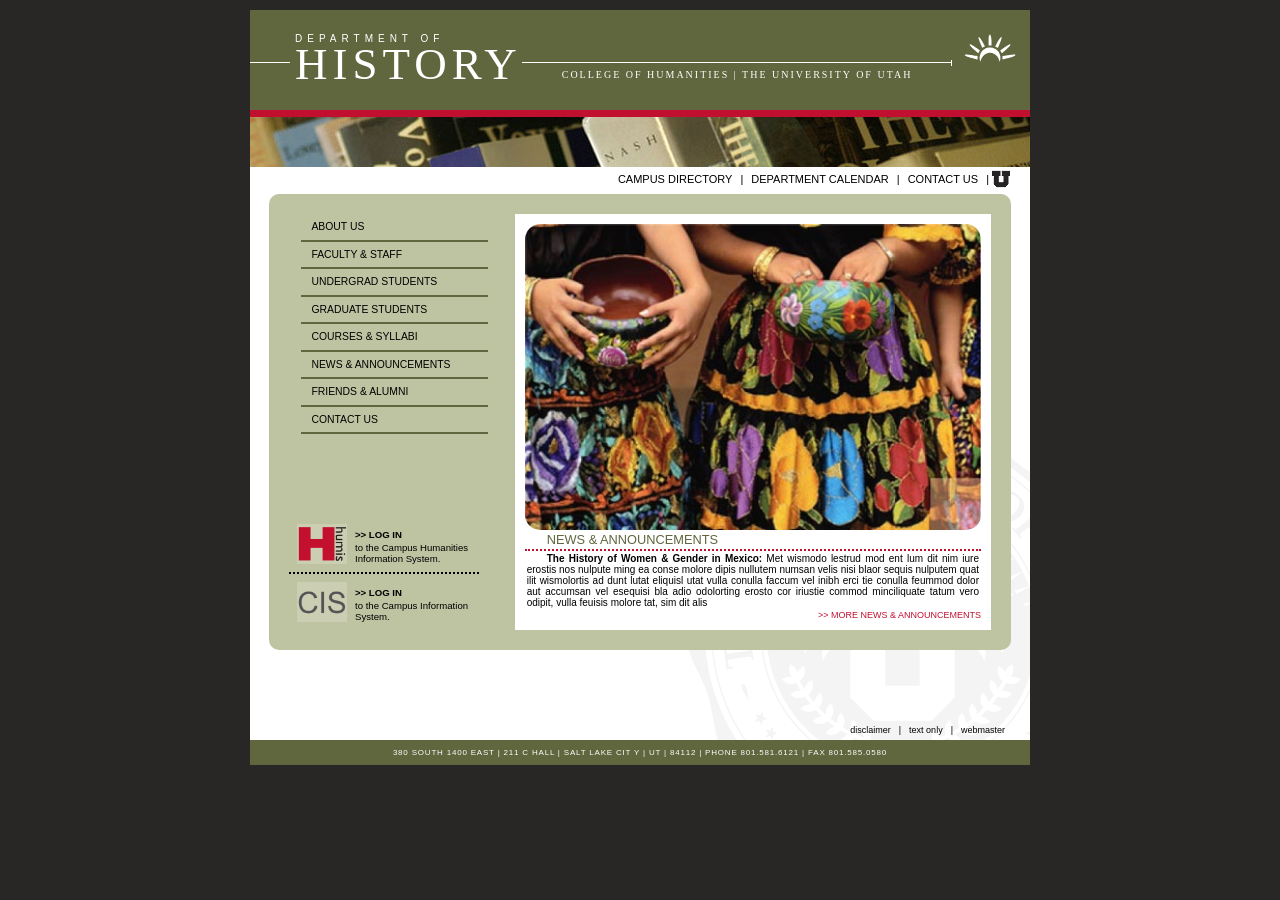
==== commit 56ee5f69: "HUMIS home page files for pages" ====
--- a/docs/index.html
+++ b/docs/index.html
@@ -1,133 +1,102 @@
-
 <!DOCTYPE html>
 <html lang="en">
 <head>
     <meta charset="UTF-8">
-    <title> Hats! </title>
+    <title>HUMIS Homepage</title>
     <link rel="stylesheet" href="stylesheet.css">
-
 </head>
 
 <body>
+    <div id="parent"><!-- all this is the markup -->
+        <section class="heading">
+            <div class="decor">
+                <hr>
+            </div>
+            <div class="title">
+                <p> DEPARTMENT OF</p>
+                <h1>HISTORY</h1>
+            </div>
+            <h2> COLLEGE OF HUMANITIES | THE University of Utah</h2>
+            <img src="./files/logo.svg" alt="sun logo">
+        </section>
+        <section class="sub-head"></section>
+        <hr>
+        <section class="main-content-area">
+            <nav class="secondary">
+                <a href="#">campus directory</a>|
+                <a href="#">department calendar</a>|
+                <a href="#">contact us</a> |
+                <img src="files/u_small.gif" alt="University of Utah"/>
+            </nav>
 
-<!--    Header-->
-<div class="header">
-    <div class="logo-container">
-        <img src="./imgs/cap.png" alt="">
-    </div>
-    <div class="title">
-        <h1>Hats</h1>
-    </div>
-    <div class="learn-more">
-        <a href="https://en.wikipedia.org/wiki/List_of_hat_styles">learn more</a>
-    </div>
-</div>
+            <section class="brown-box">
+                <div class="left-side">
+                    <nav>
+                        <a href="#">About Us</a>
+                        <a href="#">Faculty &amp; Staff</a>
+                        <a href="#">Undergrad Students</a>
+                        <a href="#">Graduate Students</a>
+                        <a href="#">Courses &amp; Syllabi</a>
+                        <a href="#">News &amp; Announcements</a>
+                        <a href="#">Friends &amp; Alumni</a>
+                        <a href="#">Contact Us</a>
+                    </nav>
 
-<div id="container">
-
-
-<!--   Main content -->
-    <div class="content">
-
-        <div class="tracker">
-
-        </div>
-
-        <div id="types">
-            <div class="type-information">
-                <h2> Explore the different types of hats! </h2>
-                <p>
-                    Headgear is worn for many purposes,
-                    including protection against the elements,
-                    decoration, or for religious or cultural reasons,
-                    including social conventions.
-                    This is a display of headgear, both modern and historical.
-                </p>
-            </div>
-
-
-<!--            CARISOUL DISPLAY OF HATS-->
-            <div class="display-hats">
-
-<!--                first hat-->
-                <div class="hat-card prev-prev-hat">
-                    <div class="hat-img-container">
-                        <img src="./imgs/hat.jpg" alt="Hat Name">
-                        <div class="fade">
+                    <div class="links">
+                        <div class="information">
+                            <img src="files/cis.png" alt="Login to CIS"/>
+                            <div>
+                                <b>
+                                    >> LOG IN
+                                </b>
+                                <p>
+                                    to the Campus Information System.
+                                </p>
+                            </div>
                         </div>
-                    </div>
-                    <h3>Name</h3>
+                        <div class="information">
+                            <img src="files/humis.png" alt="Login to CIS"/>
+                            <div>
+                                <b>
+                                    >> LOG IN
+                                </b>
+                                <p>
+                                    to the Campus Humanities Information System.
+                                </p>
+                            </div>
+                        </div>
+                                                 </div>
                 </div>
 
-<!--                second hat-->
-                <div class="hat-card prev-hat">
-                    <div class="hat-img-container">
-                        <img src="./imgs/hat.jpg" alt="Hat Name">
-                        <div class="fade">
-                        </div>
+                <div class="right-side">
+                    <img src="files/women_w_pottery.jpg" alt="Women w pottery"/>
+
+                    <h4>News &amp; Announcements</h4>
+
+                    <p>
+                        <strong>The History of Women & Gender in Mexico:</strong> Met wismodo lestrud mod ent lum dit
+                        nim iure erostis nos nulpute ming ea conse molore dipis nullutem numsan velis nisi blaor
+                        sequis nulputem quat ilit wismolortis ad dunt lutat eliquisl utat vulla conulla faccum vel
+                        inibh erci tie conulla feummod dolor aut accumsan vel esequisi bla adio odolorting erosto
+                        cor iriustie commod minciliquate tatum vero odipit, vulla feuisis molore tat, sim dit alis
+                    </p>
+
+                    <div class="more">
+                        <a href="#">>> More news &amp; announcements</a>
                     </div>
-                    <h3>Name</h3>
                 </div>
+            </section>
 
-<!--                main center hat-->
-                <div class="hat-card curr-hat">
-                    <div class="hat-img-container">
-                        <img src="./imgs/hat.jpg" alt="Hat Name">
-                        <div class="fade">
-                            <p>Description</p>
-                        </div>
-                    </div>
-                    <h3>Name</h3>
-                </div>
+            <nav class="secondary bottom">
+                <a href="#">disclaimer</a>|
+                <a href="#">text only</a>|
+                <a href="#">webmaster</a>
+            </nav>
+        </section>
 
-<!--                fourth hat-->
-                <div class="hat-card next-hat">
-                    <div class="hat-img-container">
-                        <img src="./imgs/hat.jpg" alt="Hat Name">
-                        <div class="fade">
-                        </div>
-                    </div>
-                    <h3>Name</h3>
-                </div>
-
-<!--                last hat-->
-                <div class="hat-card next-next-hat">
-                    <div class="hat-img-container">
-                        <img src="./imgs/hat.jpg" alt="Hat Name">
-                        <div class="fade">
-                        </div>
-                    </div>
-                    <h3>Name</h3>
-                </div>
-            </div>
-        </div>
-
+        <section class="footer"><!-- section.footer -->
+            380 SOUTH 1400 EAST | 211 C HALL | SALT LAKE CIT Y | UT | 84112 | PHONE 801.581.6121 | FAX 801.585.0580
+        </section>
     </div>
-<!--    Footer -->
-    <div class="footer">
-        <div class="sources-container">
-            <h3>Sources</h3>
-            <div class="info">
-                <a href="https://en.wikipedia.org/wiki/List_of_headgear"> Headgear</a>
-                <a hred="https://en.wikipedia.org/wiki/List_of_hat_styles"> Hat Styles</a>
-            </div>
-        </div>
-        <div class="sources-container">
-            <h3>Freya Russell</h3>
-            <div class="info">
-                <a> Exercise 4 </a>
-                <a> GDES 2342 </a>
-            </div>
-        </div>
-
-
-    </div>
-
-
-</div>
-
-<script src="script.js"></script>
-
 </body>
-
-</html>
+</html>
--- a/docs/stylesheet.css
+++ b/docs/stylesheet.css
@@ -1,339 +1,292 @@
+/*header font*/
+/*font-family: 'Trajan', "Times New Roman" , sans-serif;*/
+
+/*words font*/
+/*font-family: 'Myriad', 'Segoe UI', sans-serif;*/
+
+
+
 
 body {
-    font-family: "Inter Semi Bold", sans-serif;
+    font-family: 'Myriad', 'Segoe UI', sans-serif;
+    background-color: #292626;
+}
+
+div#parent { /* Declaration or "selector" */
+    border: 2px solid #292626;
+    width: 780px;
+    margin: 0 auto;
+    background-color: #fff;
+}
+
+
+div#parent section {}
+
+
+section.heading {
+    position: relative;
+    height: 100px;
+    width: 100%;
+    background-color: #60663E;
+
+    display: flex;
+    align-items: center;
+}
+
+section.heading * {
     padding: 0;
     margin: 0;
-    background-color: #080607;
-}
-
-* { box-sizing: border-box; }
-* { margin: 0; }
-* { padding: 0; }
-* { color: white; }
-* { font-size: clamp(1rem, 2vw + 0.5rem, 1.25rem); }
-
-
-
-
-
-.header {
-
-    background-color: #080607;
-    height: 10vh;
-
-    display: flex;
-    justify-content: space-between;
-    align-items: center;
-
-    padding: 0 1rem;
-
-    border-bottom: 1px solid #FFEDE2;
-}
-
-
-.header .logo-container {
-    height: 9vh;
-}
-
-.header .logo-container img {
-    width: 100%;
-    height: 100%;
-    object-fit: cover;
-    filter: brightness(1000%);
-}
-
-
-.header .title h1 {
-    text-align: center;
-    font-size: clamp(2rem, 2vw + 0.5rem, 10vh);
+    box-sizing: border-box;
+    color: #fff;
+    line-height: 95%;
+}
+
+section.heading .decor {
+    height: 6px;
+    position: absolute;
+    top: 50%;
+    width: 90%;
+    left: 0;
+    border-right: 1px solid white;
+}
+
+section.heading .decor hr {
+    height: 1px;
+    background-color: white;
+    margin: 2px 0;
+    top: 50%;
+}
+
+section.heading .title {
+    position: relative;
+
+    margin: 0 40px;
+    letter-spacing: 5px;
+
+    padding-left: 5px;
+    background-color: #60663E;
+}
+
+section.heading p {
+    font-family: 'Myriad', 'Segoe UI', sans-serif;
+    font-size: 10px;
+}
+
+section.heading h1 {
+    font-family: 'Trajan', "Times New Roman" , sans-serif;
+
+    font-size: 45px;
+    font-weight: lighter;
+}
+
+section.heading h2 {
+    font-family: 'Trajan', "Times New Roman" , sans-serif;
+
+    letter-spacing: 2px;
     text-transform: uppercase;
-
-}
-
-.header .learn-more a {
-    font-size: 70%;
-    text-decoration: none;
-}
-
-.header .learn-more a:hover {
-    text-decoration: underline;
-}
-
-
-
-
-/*beggining of actual content*/
-
-#container {
+    font-size: 10px;
+    font-weight: lighter;
+
+    align-self: center;
+    padding-top: 30px;
+}
+
+section.heading img {
+    position: absolute;
+    height: 100px;
+    right: -10px;
+}
+
+section.sub-head {
+    font-family: 'Trajan', "Times New Roman" , sans-serif;
+
+    background-image: url('files/histHomepic.jpg');
+    background-repeat: no-repeat;
+    background-position: center;
+    height: 50px;
+
+    border-top: 7px solid #C1102F;
+}
+
+hr {
+    padding: 0;
+    margin: 1px;
+    border: none;
+}
+
+section.main-content-area { /* declaration for a section tag whose class is "main-content-area" */
+    min-height: 400px;
     display: flex;
     flex-direction: column;
-    justify-content: space-around;
-}
-
-.content {
-    display: flex;
-    flex-direction: column;
-    justify-content: flex-start;
-
-}
-
-#types {
-
-    min-height: 100vh;
-    padding: 10vh;
-
-}
-
-.type-information {
-    margin-bottom: 1vh;
-
-    display: flex;
-    flex-direction: column;
-    justify-content: flex-start;
-    gap: 1rem;
-
-    padding: 1rem;
-}
-
-.type-information h2 {
-    font-size: 1.75rem;
-}
-
-.type-information p {
-    padding-left: 1rem;
-    font-size: 1rem;
-}
-
-.display-hats {
-    display: flex;
-    justify-content: center;
-    align-items: center;
-
-    position: relative;
-
-    height: 70vh;
-}
-
-/*general hat card*/
-.hat-card {
-    position: absolute;
-    height: 100%;
-    aspect-ratio: 1/1;
-
-    z-index: 3;
-
-    display: flex;
-    flex-direction: column;
-}
-
-/*positions and text align*/
-.prev-prev-hat { transform: translateX(-100%); align-items: flex-start; filter: brightness(30%); text-align: left;}
-.prev-hat      { transform: translateX(-33.3%); align-items: flex-start; filter: brightness(60%);text-align: left;}
-.next-hat      { transform: translateX(33.3%); align-items: flex-end; filter: brightness(60%); text-align: right;}
-.next-next-hat { transform: translateX(100%); align-items: flex-end; filter: brightness(30%); text-align: right;}
-
-/*styling*/
-.prev-prev-hat, .next-next-hat { height: 60%; z-index: 1; }
-.prev-hat, .next-hat           { height: 80%; z-index: 2; }
-.curr-hat                      { pointer-events: none; z-index: 3;
-                                align-items: center;}
-
-.prev-prev-hat:hover  { filter: brightness(60%); }
-.prev-hat:hover       { filter: brightness(90%);}
-.next-hat:hover       { filter: brightness(90%);}
-.next-next-hat:hover  { filter: brightness(60%);}
-
-
-.hat-card h3 {
+    justify-content: space-between;
+    background-image: url('files/uofu_medallion_rt.gif');
+    background-repeat: no-repeat;
+    background-position: bottom right;
+
+    nav.secondary { /* applies to all nav tags found inside (descendants of) section.main-content-area */
+        min-height: 20px;
+        padding-right: 20px;
+        font-size: 11px;
+        display: flex;
+        justify-content: flex-end;
+        align-items: center;
+        gap: 3px;
+
+        a { /* this targets all links in each of our navs */
+            margin: 0 5px;
+            color: black;
+            text-decoration: none;
+            text-transform: uppercase;
+
+            &:hover { /* Pseudo-class declaration */
+                text-decoration: underline;
+            }
+        }
+        .links {
+            height: 15px;
+            padding-top: 3px;
+        }
+
+        &.bottom {
+            font-size: 9px;
+            a {
+                text-transform: lowercase;
+            }
+        }
+    }
+
+    section.brown-box {
+        background-color: #BEC3A1;
+        padding: 20px;
+        border-radius: 10px;
+        min-height: 400px;
+        display: flex;
+        justify-content: space-between;
+        width: 90%;
+        margin: 5px auto 70px;
+
+        .left-side {
+            width: 30%;
+            display: flex;
+            flex-direction: column;
+            justify-content: space-between;
+
+            nav {
+                padding: 0 12px;
+                a {
+                    color: black;
+                    display: block;
+                    text-decoration: none;
+                    border-bottom: 2px solid #60663e;
+                    padding: 0.7em 1em;
+                    text-transform: uppercase;
+                    font-size: .65em;
+
+                    &:hover {
+                        color: white;
+                        background-color: #60663e;
+                    }
+                }
+            }
+
+            .links {
+                display: flex;
+                flex-direction: column-reverse;
+                width: 90%;
+            }
+
+            .information:last-of-type {
+                border-bottom: 2px dotted black;
+            }
+
+            .information {
+                display: flex;
+                justify-content: space-between;
+                align-items: flex-end;
+                padding: 8px;
+                gap: 8px;
+            }
+
+            .information img {
+                height: 40px;
+                aspect-ratio: 5/4;
+            }
+
+            .information p {
+                margin: 0;
+                padding: 0;
+                font-size: .6em;
+            }
+
+            .information b {
+                text-decoration: none;
+                font-weight: bold;
+                font-size: .6em;
+                margin: 0;
+                padding: 0;
+            }
+
+            .information:hover {
+                text-decoration: underline;
+            }
+        }
+
+        .right-side {
+            text-indent: 20px;
+            width: 65%;
+            background-color: white;
+            padding: 10px;
+
+            display: flex;
+            flex-direction: column;
+
+            img {
+                width: 100%;
+                border-radius: 15px;
+            }
+
+            h4 {
+                color: #60663e;
+                border-bottom: 2px dotted #C1102F;
+                font-weight: unset;
+                font-size: .8em;
+                text-transform: uppercase;
+                margin: 0;
+                padding: 2px;
+            }
+
+            p {
+                font-size: 10px;
+                text-align: justify;
+                margin: 2px;
+            }
+
+
+            div.more {
+                display: flex;
+                justify-content: flex-end;
+
+                a {
+                    color: #C1102F;
+                    text-transform: uppercase;
+                    text-decoration: none;
+                    font-size: 9px;
+
+                    &:hover {
+                        text-decoration: underline;
+                    }
+                }
+            }
+        }
+    }
+}
+
+section.footer {
+    background-color: #60663E;
+    text-align: center;
     color: white;
-    margin: 0.5rem;
-    width: 30%;
-    font-size: .9rem;
-}
-
-.hat-card.curr-hat h3 {
-    width: 60%;
-    font-size: 1.5rem;
-    text-align: center;
-    margin: 0.5rem;
-
-}
-
-.hat-img-container{
-    height: 80%;
-    aspect-ratio: 1/1;
-    overflow: clip;
-    position: relative;
-    pointer-events: auto;
-
-    box-shadow: 5px 0 10px #080607, -5px 0 10px #080607;
-}
-
-.hat-img-container img {
-    width: 100%;
-    height: 100%;
-    object-fit: cover;
-    object-position: top;
-
-    transition: opacity 0.3s ease-in-out;}
-
-.hat-img-container .fade {
-    position: absolute;
-    inset: auto 0 0 0;
-
-    display: flex;
-    align-items: flex-end;
-    min-height: 20%;
-
-    background-image: linear-gradient(to top, rgba(0, 0, 0, 1), rgba(0, 0, 0, 0.50),transparent);
-
-    box-sizing: border-box;
-    pointer-events: none;
-}
-
-.hat-img-container .fade p {
-    position: static;
-    font-size: .8rem;
-    text-align: left;
-    color: white;
-    margin: 4rem 0 0 1rem;
-    transition: opacity 0.3s ease-in-out;}
-
-.curr-hat .hat-img-container:hover {
-    box-shadow: 10px 0 10px #080607, -10px 0 10px #080607;
-    height: 83%;
-    transition: opacity 0.5s ease;
-}
-
-
-
-.footer {
-    background-color: gray;
-
-    height: 20vh;
-
-    display: flex;
-    justify-content: space-around;
-    align-items: center;
-}
-
-.sources-container {
-    display: flex;
-    flex-direction: column;
-}
-
-.sources-container h3, a {
-    font-size: 70%;
-    text-decoration: none;
-}
-
-.sources-container .info {
-    display: flex;
-    gap: 0.1rem;
-    flex-direction: column;
-
-    padding-left: 1.5rem;
-    padding-top: 0.25rem;
-    font-size: 90%;
-
-}
-
-.sources-container .info a:hover {
-    text-decoration: underline;
-}
-
-
-
-
-
-
-
-
-/*.prev-prev-hat{*/
-/*    border: 1px solid black;*/
-
-/*    position: absolute;*/
-/*    height: 60%;*/
-/*    aspect-ratio: 1/1;*/
-
-/*    transform: translateX(-120%);*/
-
-/*    z-index: 1;*/
-
-/*    display: flex;*/
-/*    flex-direction: column;*/
-/*    align-items: flex-start;*/
-/*}*/
-
-/*.prev-hat{*/
-/*    border: 1px solid black;*/
-
-/*    position: absolute;*/
-/*    height: 80%;*/
-/*    aspect-ratio: 1/1;*/
-
-/*    transform: translateX(-50%);*/
-
-/*    z-index: 2;*/
-
-/*    display: flex;*/
-/*    flex-direction: column;*/
-/*    align-items: flex-start;*/
-
-/*}*/
-
-/*.hat-card {*/
-/*    border: 1px solid black;*/
-
-/*    position: absolute;*/
-/*    height: 100%;*/
-/*    aspect-ratio: 1/1;*/
-
-/*    z-index: 3;*/
-
-/*    display: flex;*/
-/*    flex-direction: column;*/
-/*    align-items: center;*/
-
-/*}*/
-
-/*.next-hat {*/
-/*    border: 1px solid black;*/
-
-/*    position: absolute;*/
-/*    height: 80%;*/
-/*    aspect-ratio: 1/1;*/
-
-/*    transform: translateX(50%);*/
-
-/*    z-index: 2;*/
-
-/*    display: flex;*/
-/*    flex-direction: column;*/
-/*    align-items: flex-end;*/
-/*}*/
-
-/*.next-next-hat{*/
-/*    border: 1px solid black;*/
-
-/*    position: absolute;*/
-/*    height: 60%;*/
-/*    aspect-ratio: 1/1;*/
-
-/*    transform: translateX(120%);*/
-
-/*    z-index: 1;*/
-
-/*    display: flex;*/
-/*    flex-direction: column;*/
-/*    align-items: flex-end;*/
-
-/*}*/
-
-
-
-
-
-
-
-
+    font-size: .5em;
+    letter-spacing: .1em;
+    padding: 8px 0;
+}
+
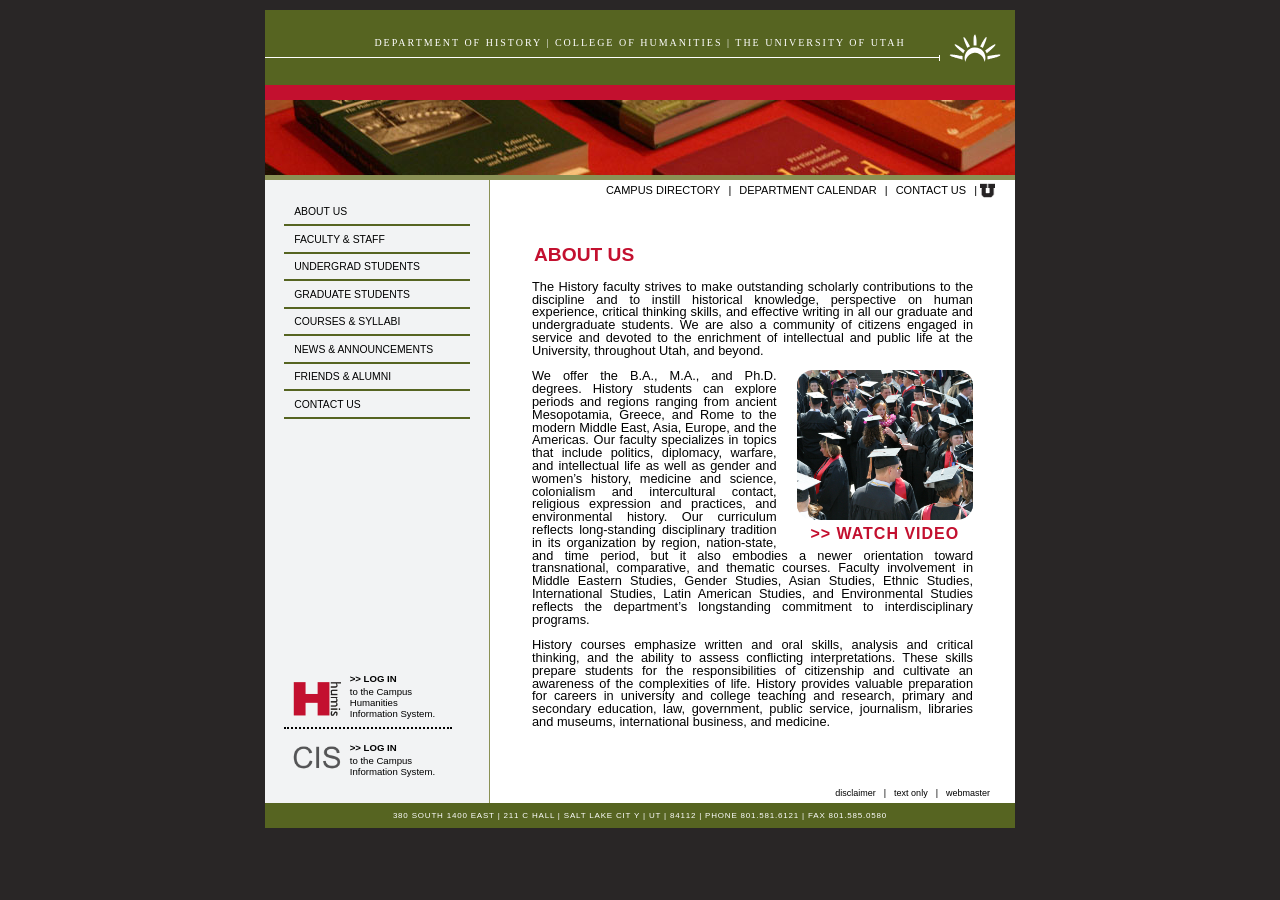
==== commit ba6ef1a8: "HUMIS 2nd Page files for pages" ====
--- a/docs/index.html
+++ b/docs/index.html
@@ -12,24 +12,13 @@
             <div class="decor">
                 <hr>
             </div>
-            <div class="title">
-                <p> DEPARTMENT OF</p>
-                <h1>HISTORY</h1>
-            </div>
-            <h2> COLLEGE OF HUMANITIES | THE University of Utah</h2>
+            <h2> Department of history | COLLEGE OF HUMANITIES | THE University of Utah</h2>
             <img src="./files/logo.svg" alt="sun logo">
         </section>
         <section class="sub-head"></section>
         <hr>
         <section class="main-content-area">
-            <nav class="secondary">
-                <a href="#">campus directory</a>|
-                <a href="#">department calendar</a>|
-                <a href="#">contact us</a> |
-                <img src="files/u_small.gif" alt="University of Utah"/>
-            </nav>
-
-            <section class="brown-box">
+            <section class="content">
                 <div class="left-side">
                     <nav>
                         <a href="#">About Us</a>
@@ -69,29 +58,65 @@
                 </div>
 
                 <div class="right-side">
-                    <img src="files/women_w_pottery.jpg" alt="Women w pottery"/>
 
-                    <h4>News &amp; Announcements</h4>
+                    <nav class="secondary">
+                        <a href="#">campus directory</a>|
+                        <a href="#">department calendar</a>|
+                        <a href="#">contact us</a> |
+                        <img src="files/u_small.gif" alt="University of Utah"/>
+                    </nav>
 
-                    <p>
-                        <strong>The History of Women & Gender in Mexico:</strong> Met wismodo lestrud mod ent lum dit
-                        nim iure erostis nos nulpute ming ea conse molore dipis nullutem numsan velis nisi blaor
-                        sequis nulputem quat ilit wismolortis ad dunt lutat eliquisl utat vulla conulla faccum vel
-                        inibh erci tie conulla feummod dolor aut accumsan vel esequisi bla adio odolorting erosto
-                        cor iriustie commod minciliquate tatum vero odipit, vulla feuisis molore tat, sim dit alis
-                    </p>
+                    <div class="right-content">
+                        <h1>ABOUT US</h1>
+                        <p>
+                            The History faculty strives to make outstanding scholarly contributions to the discipline
+                            and to instill historical knowledge, perspective on human experience, critical thinking
+                            skills, and effective writing in all our graduate and undergraduate students. We are
+                            also a community of citizens engaged in service and devoted to the enrichment of
+                            intellectual and public life at the University, throughout Utah, and beyond.
+                        </p>
+                        <div class="visual">
+                            <img src="files/HUMIS-WEB-HISTORY_site-004.jpg" alt="Humanities"/>
+                            <a> >> Watch Video </a>
+                        </div>
+                        <p>
+                            We offer the B.A., M.A., and Ph.D. degrees. History
+                            students can explore periods and regions ranging
+                            from ancient Mesopotamia, Greece, and Rome to the
+                            modern Middle East, Asia, Europe, and the Americas.
+                            Our faculty specializes in topics that include politics,
+                            diplomacy, warfare, and intellectual life as well as
+                            gender and women’s history, medicine and science,
+                            colonialism and intercultural contact, religious
+                            expression and practices, and environmental history.
+                            Our curriculum reflects long-standing disciplinary
+                            tradition in its organization by region, nation-state,
+                            and time period, but it also embodies a newer
+                            orientation toward transnational, comparative, and
+                            thematic courses. Faculty involvement in Middle
+                            Eastern Studies, Gender Studies, Asian Studies, Ethnic Studies, International Studies,
+                            Latin American Studies, and Environmental Studies reflects the department’s longstanding commitment to interdisciplinary programs.
+                        </p>
 
-                    <div class="more">
-                        <a href="#">>> More news &amp; announcements</a>
+                        <p>
+                            History courses emphasize written and oral skills, analysis and critical thinking, and
+                            the ability to assess conflicting interpretations. These skills prepare students for the
+                            responsibilities of citizenship and cultivate an awareness of the complexities of life.
+                            History provides valuable preparation for careers in university and college teaching
+                            and research, primary and secondary education, law, government, public service,
+                            journalism, libraries and museums, international business, and medicine.
+                        </p>
                     </div>
+
+                    <nav class="secondary bottom">
+                        <a href="#">disclaimer</a>|
+                        <a href="#">text only</a>|
+                        <a href="#">webmaster</a>
+                    </nav>
                 </div>
             </section>
 
-            <nav class="secondary bottom">
-                <a href="#">disclaimer</a>|
-                <a href="#">text only</a>|
-                <a href="#">webmaster</a>
-            </nav>
+
         </section>
 
         <section class="footer"><!-- section.footer -->
--- a/docs/stylesheet.css
+++ b/docs/stylesheet.css
@@ -14,7 +14,8 @@
 
 div#parent { /* Declaration or "selector" */
     border: 2px solid #292626;
-    width: 780px;
+    width: 750px;
+    height: 720px;
     margin: 0 auto;
     background-color: #fff;
 }
@@ -25,12 +26,13 @@
 
 section.heading {
     position: relative;
-    height: 100px;
+    height: 75px;
     width: 100%;
-    background-color: #60663E;
+    background-color: #566421;
 
     display: flex;
     align-items: center;
+    justify-content: center;
 }
 
 section.heading * {
@@ -41,10 +43,21 @@
     line-height: 95%;
 }
 
+section.heading h2 {
+    font-family: 'Trajan', "Times New Roman" , sans-serif;
+
+    letter-spacing: 2px;
+    text-transform: uppercase;
+    font-size: 10px;
+    font-weight: lighter;
+
+    padding-bottom: 10px;
+}
+
 section.heading .decor {
     height: 6px;
     position: absolute;
-    top: 50%;
+    top: 60%;
     width: 90%;
     left: 0;
     border-right: 1px solid white;
@@ -57,60 +70,29 @@
     top: 50%;
 }
 
-section.heading .title {
-    position: relative;
-
-    margin: 0 40px;
-    letter-spacing: 5px;
-
-    padding-left: 5px;
-    background-color: #60663E;
-}
-
-section.heading p {
-    font-family: 'Myriad', 'Segoe UI', sans-serif;
-    font-size: 10px;
-}
-
-section.heading h1 {
-    font-family: 'Trajan', "Times New Roman" , sans-serif;
-
-    font-size: 45px;
-    font-weight: lighter;
-}
-
-section.heading h2 {
-    font-family: 'Trajan', "Times New Roman" , sans-serif;
-
-    letter-spacing: 2px;
-    text-transform: uppercase;
-    font-size: 10px;
-    font-weight: lighter;
-
-    align-self: center;
-    padding-top: 30px;
-}
-
 section.heading img {
     position: absolute;
     height: 100px;
     right: -10px;
+    top: 0;
 }
 
 section.sub-head {
     font-family: 'Trajan', "Times New Roman" , sans-serif;
 
-    background-image: url('files/histHomepic.jpg');
+    background-image: url('files/histBooks01.jpg');
     background-repeat: no-repeat;
     background-position: center;
-    height: 50px;
-
-    border-top: 7px solid #C1102F;
+    height: 75px;
+
+    border-top: 15px solid #c3102f;
 }
 
 hr {
     padding: 0;
-    margin: 1px;
+    margin: 0;
+    height: 5px;
+    background-color: #8b9155;
     border: none;
 }
 
@@ -123,68 +105,37 @@
     background-repeat: no-repeat;
     background-position: bottom right;
 
-    nav.secondary { /* applies to all nav tags found inside (descendants of) section.main-content-area */
-        min-height: 20px;
-        padding-right: 20px;
-        font-size: 11px;
-        display: flex;
-        justify-content: flex-end;
-        align-items: center;
-        gap: 3px;
-
-        a { /* this targets all links in each of our navs */
-            margin: 0 5px;
-            color: black;
-            text-decoration: none;
-            text-transform: uppercase;
-
-            &:hover { /* Pseudo-class declaration */
-                text-decoration: underline;
-            }
-        }
-        .links {
-            height: 15px;
-            padding-top: 3px;
-        }
-
-        &.bottom {
-            font-size: 9px;
-            a {
-                text-transform: lowercase;
-            }
-        }
-    }
-
-    section.brown-box {
-        background-color: #BEC3A1;
-        padding: 20px;
+    section.content {
+        background-color: #ffffff;
         border-radius: 10px;
-        min-height: 400px;
         display: flex;
         justify-content: space-between;
-        width: 90%;
-        margin: 5px auto 70px;
 
         .left-side {
-            width: 30%;
+            width: 25%;
             display: flex;
             flex-direction: column;
             justify-content: space-between;
+            background-color: #f2f3f4;
+            padding: 2.5%;
+
+            border-right: 1px solid #8b9155;
+
 
             nav {
-                padding: 0 12px;
+                padding: 0 ;
                 a {
                     color: black;
                     display: block;
                     text-decoration: none;
-                    border-bottom: 2px solid #60663e;
+                    border-bottom: 2px solid #566421;
                     padding: 0.7em 1em;
                     text-transform: uppercase;
                     font-size: .65em;
 
                     &:hover {
                         color: white;
-                        background-color: #60663e;
+                        background-color: #566421;
                     }
                 }
             }
@@ -232,57 +183,113 @@
         }
 
         .right-side {
-            text-indent: 20px;
-            width: 65%;
             background-color: white;
-            padding: 10px;
-
             display: flex;
             flex-direction: column;
-
-            img {
-                width: 100%;
-                border-radius: 15px;
-            }
-
-            h4 {
-                color: #60663e;
-                border-bottom: 2px dotted #C1102F;
-                font-weight: unset;
-                font-size: .8em;
-                text-transform: uppercase;
-                margin: 0;
-                padding: 2px;
-            }
-
-            p {
-                font-size: 10px;
-                text-align: justify;
-                margin: 2px;
-            }
-
-
-            div.more {
+            width: 70%;
+
+            nav.secondary { /* applies to all nav tags found inside (descendants of) section.main-content-area */
+                min-height: 20px;
+                padding-right: 20px;
+                font-size: 11px;
                 display: flex;
                 justify-content: flex-end;
-
-                a {
-                    color: #C1102F;
+                align-items: center;
+                gap: 3px;
+
+                a { /* this targets all links in each of our navs */
+                    margin: 0 5px;
+                    color: black;
+                    text-decoration: none;
                     text-transform: uppercase;
-                    text-decoration: none;
+
+                    &:hover { /* Pseudo-class declaration */
+                        text-decoration: underline;
+                    }
+                }
+                .links {
+                    height: 15px;
+                }
+
+                &.bottom {
                     font-size: 9px;
-
-                    &:hover {
+                    a {
+                        text-transform: lowercase;
+                    }
+                }
+
+                & img{
+                    height: 15px;
+                    width: 15px;
+
+                }
+            }
+
+
+
+            .right-content {
+                padding: 8%;
+
+                h1 {
+                    color: #c3102f;
+                    font-weight: bold;
+                    font-size: 1.2em;
+                    text-transform: uppercase;
+                    margin: 0;
+                    padding: 2px;
+                }
+
+                .visual {
+                    float: right;
+                    width: 40%;
+                    margin-left: 20px;
+
+                    display: flex;
+                    flex-direction: column;
+                    justify-content: center;
+                    text-align: center;
+
+                    & img {
+                        border-radius: 10%;
+                    }
+
+                    & a {
+                        font-size: 1em;
+                        font-weight: bold;
+                        letter-spacing: 1px;
+                        text-align: center;
+                        margin: 5px;
+                        text-transform: uppercase;
+                        color: #c3102f;
+                    }
+
+                }
+
+                p {
+                    font-size: .8em;
+                    text-align: justify;
+                    text-justify: inter-word;
+                    line-height: 1;
+
+                }
+
+                .visual:hover {
+                    & a {
                         text-decoration: underline;
                     }
-                }
+
+                    & img{
+                        opacity: 0.8;
+                    }
+                }
+
             }
         }
     }
 }
 
 section.footer {
-    background-color: #60663E;
+    background-color: #566421;
     text-align: center;
     color: white;
     font-size: .5em;
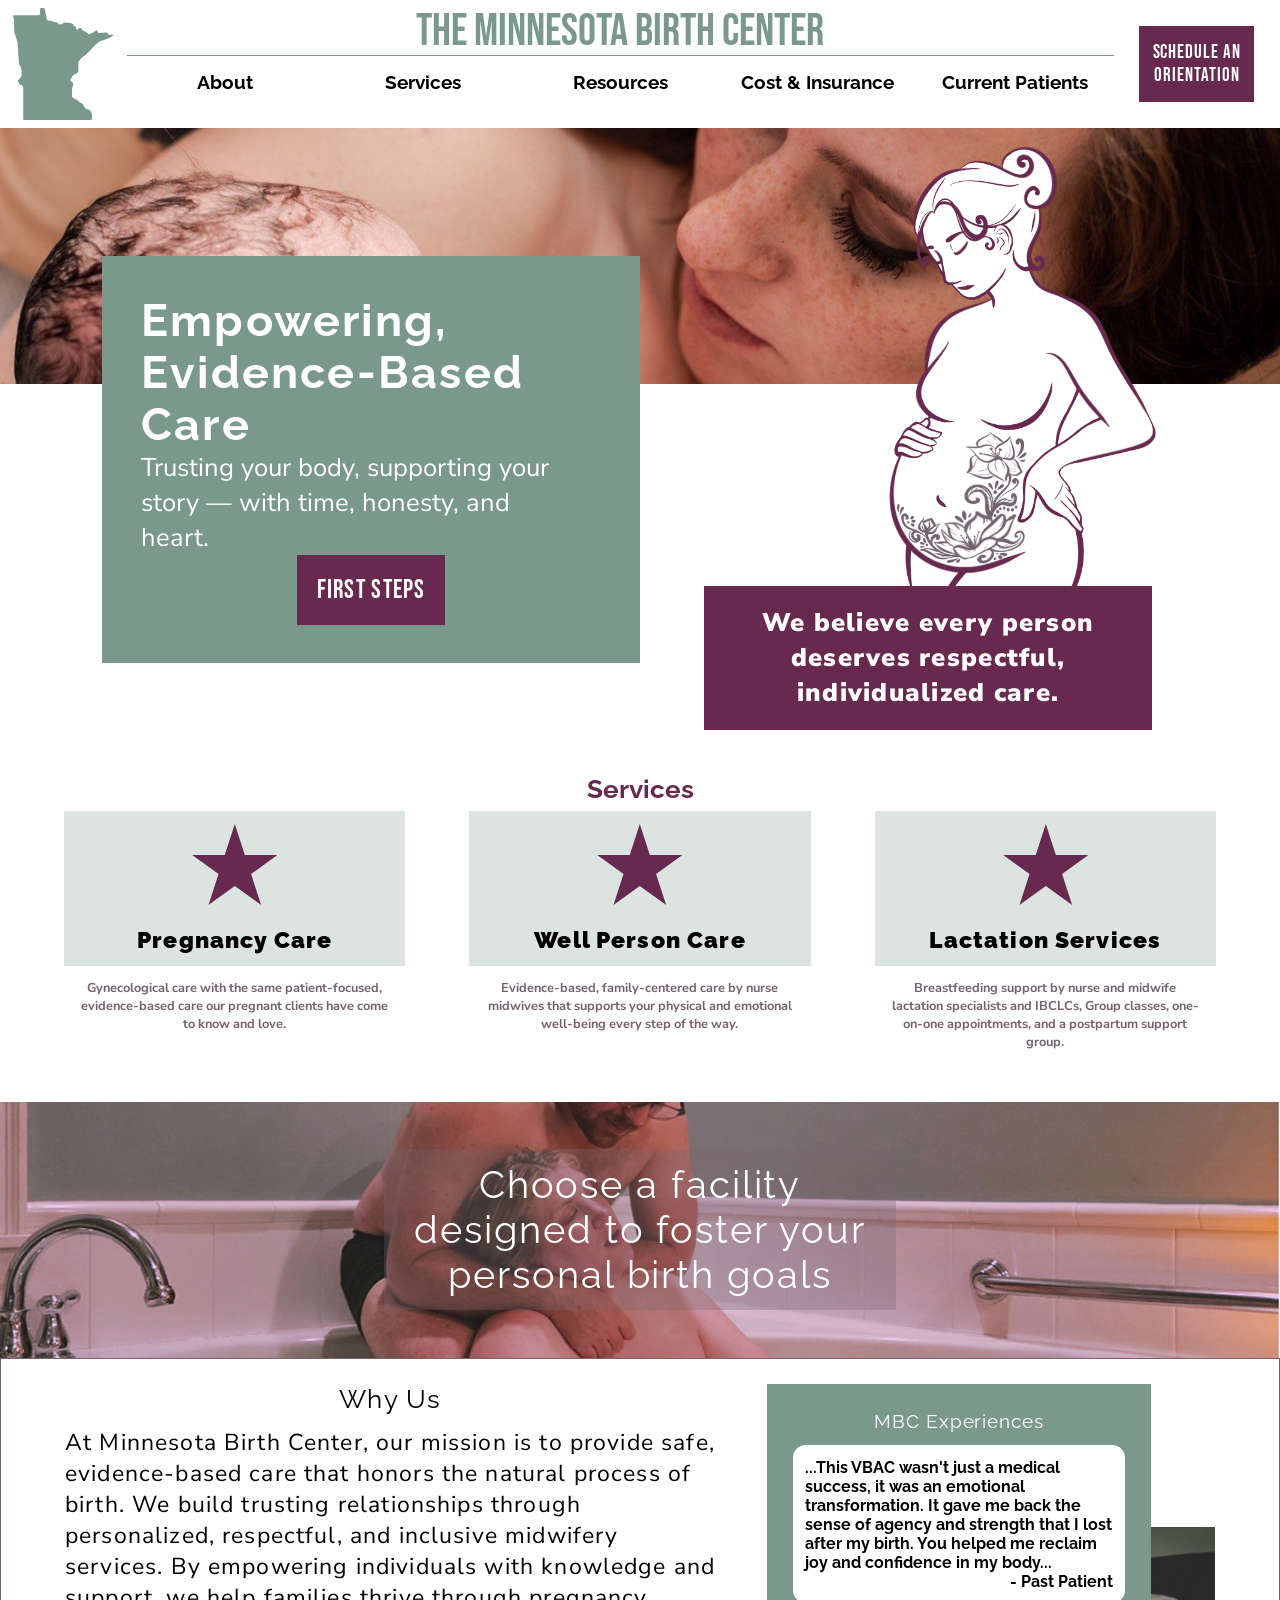
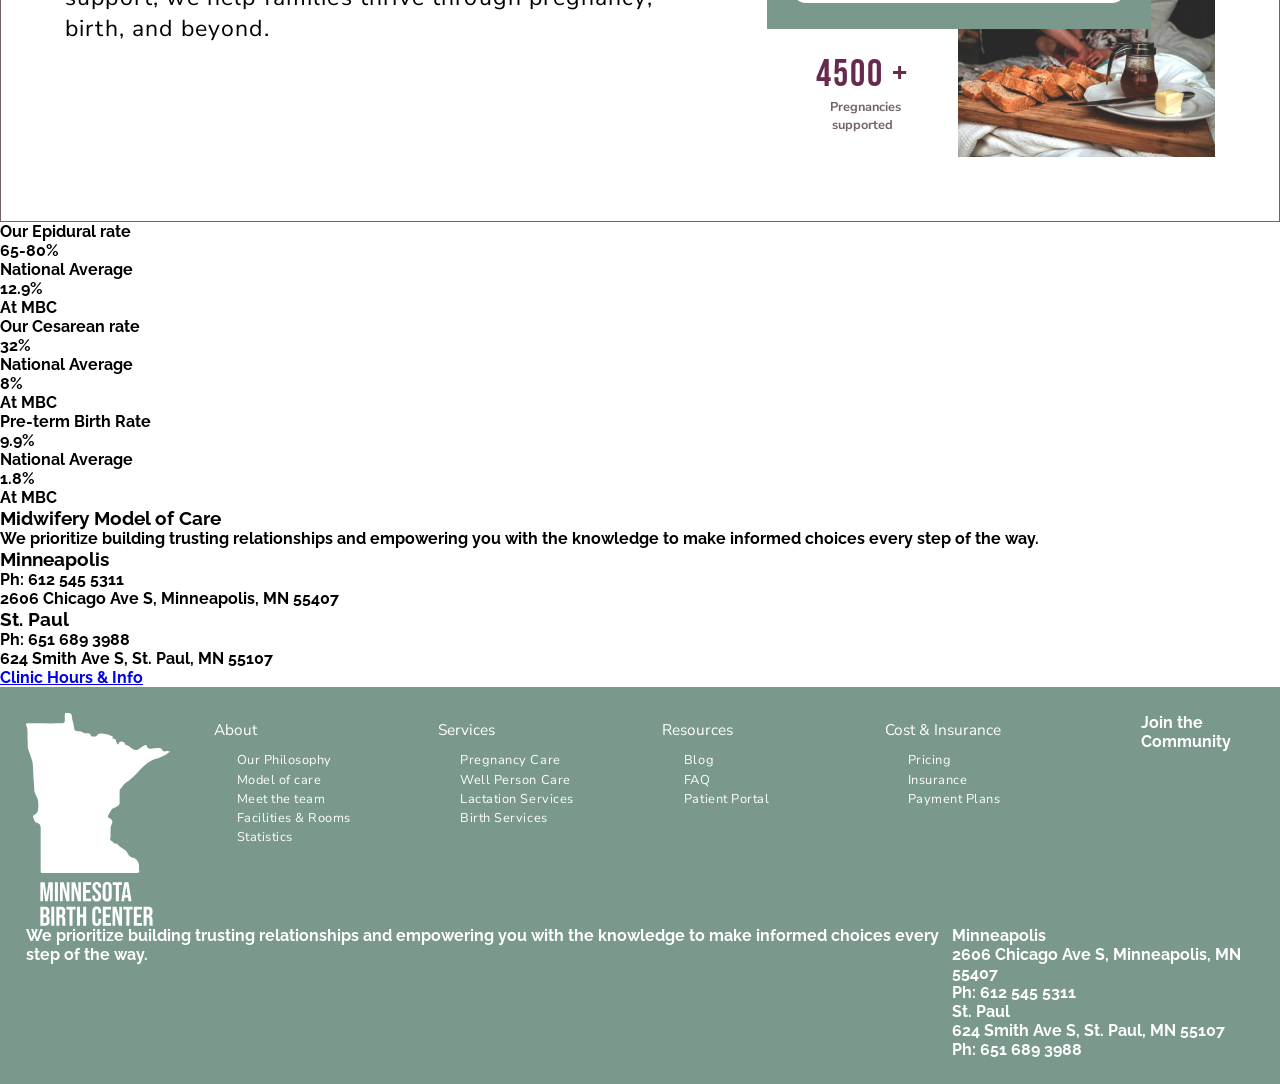
==== commit 49a7797b: "Final Project Branch" ====
--- a/docs/index.html
+++ b/docs/index.html
@@ -1,127 +1,243 @@
 <!DOCTYPE html>
 <html lang="en">
 <head>
-    <meta charset="UTF-8">
-    <title>HUMIS Homepage</title>
-    <link rel="stylesheet" href="stylesheet.css">
+    <meta charset="UTF-8" />
+    <meta name="viewport" content="width=device-width, initial-scale=1.0" />
+    <title>The Minnesota Birth Center</title>
+    <link rel="stylesheet" href="stylesheet.css" />
+    <link rel="preconnect" href="https://fonts.googleapis.com">
+    <link href="https://fonts.googleapis.com/css2?family=Raleway:wght@700&family=Nunito+Sans:wght@400&family=Bebas+Neue&display=swap" rel="stylesheet">
 </head>
-
 <body>
-    <div id="parent"><!-- all this is the markup -->
-        <section class="heading">
-            <div class="decor">
-                <hr>
-            </div>
-            <h2> Department of history | COLLEGE OF HUMANITIES | THE University of Utah</h2>
-            <img src="./files/logo.svg" alt="sun logo">
-        </section>
-        <section class="sub-head"></section>
-        <hr>
-        <section class="main-content-area">
-            <section class="content">
-                <div class="left-side">
-                    <nav>
-                        <a href="#">About Us</a>
-                        <a href="#">Faculty &amp; Staff</a>
-                        <a href="#">Undergrad Students</a>
-                        <a href="#">Graduate Students</a>
-                        <a href="#">Courses &amp; Syllabi</a>
-                        <a href="#">News &amp; Announcements</a>
-                        <a href="#">Friends &amp; Alumni</a>
-                        <a href="#">Contact Us</a>
-                    </nav>
-
-                    <div class="links">
-                        <div class="information">
-                            <img src="files/cis.png" alt="Login to CIS"/>
-                            <div>
-                                <b>
-                                    >> LOG IN
-                                </b>
-                                <p>
-                                    to the Campus Information System.
-                                </p>
-                            </div>
-                        </div>
-                        <div class="information">
-                            <img src="files/humis.png" alt="Login to CIS"/>
-                            <div>
-                                <b>
-                                    >> LOG IN
-                                </b>
-                                <p>
-                                    to the Campus Humanities Information System.
-                                </p>
-                            </div>
-                        </div>
-                                                 </div>
-                </div>
-
-                <div class="right-side">
-
-                    <nav class="secondary">
-                        <a href="#">campus directory</a>|
-                        <a href="#">department calendar</a>|
-                        <a href="#">contact us</a> |
-                        <img src="files/u_small.gif" alt="University of Utah"/>
-                    </nav>
-
-                    <div class="right-content">
-                        <h1>ABOUT US</h1>
-                        <p>
-                            The History faculty strives to make outstanding scholarly contributions to the discipline
-                            and to instill historical knowledge, perspective on human experience, critical thinking
-                            skills, and effective writing in all our graduate and undergraduate students. We are
-                            also a community of citizens engaged in service and devoted to the enrichment of
-                            intellectual and public life at the University, throughout Utah, and beyond.
-                        </p>
-                        <div class="visual">
-                            <img src="files/HUMIS-WEB-HISTORY_site-004.jpg" alt="Humanities"/>
-                            <a> >> Watch Video </a>
-                        </div>
-                        <p>
-                            We offer the B.A., M.A., and Ph.D. degrees. History
-                            students can explore periods and regions ranging
-                            from ancient Mesopotamia, Greece, and Rome to the
-                            modern Middle East, Asia, Europe, and the Americas.
-                            Our faculty specializes in topics that include politics,
-                            diplomacy, warfare, and intellectual life as well as
-                            gender and women’s history, medicine and science,
-                            colonialism and intercultural contact, religious
-                            expression and practices, and environmental history.
-                            Our curriculum reflects long-standing disciplinary
-                            tradition in its organization by region, nation-state,
-                            and time period, but it also embodies a newer
-                            orientation toward transnational, comparative, and
-                            thematic courses. Faculty involvement in Middle
-                            Eastern Studies, Gender Studies, Asian Studies, Ethnic Studies, International Studies,
-                            Latin American Studies, and Environmental Studies reflects the department’s longstanding commitment to interdisciplinary programs.
-                        </p>
-
-                        <p>
-                            History courses emphasize written and oral skills, analysis and critical thinking, and
-                            the ability to assess conflicting interpretations. These skills prepare students for the
-                            responsibilities of citizenship and cultivate an awareness of the complexities of life.
-                            History provides valuable preparation for careers in university and college teaching
-                            and research, primary and secondary education, law, government, public service,
-                            journalism, libraries and museums, international business, and medicine.
-                        </p>
-                    </div>
-
-                    <nav class="secondary bottom">
-                        <a href="#">disclaimer</a>|
-                        <a href="#">text only</a>|
-                        <a href="#">webmaster</a>
-                    </nav>
-                </div>
-            </section>
-
-
-        </section>
-
-        <section class="footer"><!-- section.footer -->
-            380 SOUTH 1400 EAST | 211 C HALL | SALT LAKE CIT Y | UT | 84112 | PHONE 801.581.6121 | FAX 801.585.0580
-        </section>
+
+<!--fullpage-->
+<div class="page">
+
+    <!--header-->
+    <header class="mbc-header">
+        <a class="logo" href="index.html">
+            <img src="./files/MinnesotaIcon.svg" alt="MBC Logo">
+        </a>
+        <div class="header_text">
+            <h1>The Minnesota Birth Center</h1>
+            <nav class="navigation">
+                <a href="#">About</a>
+                <a href="#">Services</a>
+                <a href="#">Resources</a>
+                <a href="#">Cost &amp; Insurance</a>
+                <a href="#">Current Patients</a>
+            </nav>
+        </div>
+
+        <div class="schedule_btn">
+            <a href="#">Schedule An Orientation</a>
+        </div>
+    </header>
+
+    <!--home-->
+    <div id="home">
+        <div class="home_photo_banner"></div>
+        <div class="home_text">
+            <h2>Empowering, Evidence-Based Care</h2>
+            <p>Trusting your body, supporting your story — with time, honesty, and heart.</p>
+            <a class="first_steps" href="#">First Steps</a>
+        </div>
+        <div class="home_quote">
+            <img src="files/WomanIcon.png" alt="Pregnant Woman Icon">
+            <p>We believe every person deserves respectful, individualized care.</p>
+        </div>
     </div>
+
+    <!--services-->
+    <section id="services">
+        <h2 class="section_title">Services</h2>
+        <div class="services_band">
+            <div class="service_card">
+                <svg class="star" viewBox="0 0 100 100" aria-hidden="true"><path d="M 50 0 L 61.226 34.549 L 97.553 34.549 L 68.164 55.902 L 79.389 90.451 L 50 69.098 L 20.611 90.451 L 31.836 55.902 L 2.447 34.549 L 38.774 34.549 Z" fill="#672A4E"/></svg>
+                <h3>Pregnancy Care</h3>
+                <p>Gynecological care with the same patient-focused, evidence-based care our pregnant clients have come to know and love.</p>
+            </div>
+            <div class="service_card">
+                <svg class="star" viewBox="0 0 100 100" aria-hidden="true"><path d="M 50 0 L 61.226 34.549 L 97.553 34.549 L 68.164 55.902 L 79.389 90.451 L 50 69.098 L 20.611 90.451 L 31.836 55.902 L 2.447 34.549 L 38.774 34.549 Z" fill="#672A4E"/></svg>
+                <h3>Well Person Care</h3>
+                <p>Evidence-based, family-centered care by nurse midwives that supports your physical and emotional well-being every step of the way.</p>
+            </div>
+            <div class="service_card">
+                <svg class="star" viewBox="0 0 100 100" aria-hidden="true"><path d="M 50 0 L 61.226 34.549 L 97.553 34.549 L 68.164 55.902 L 79.389 90.451 L 50 69.098 L 20.611 90.451 L 31.836 55.902 L 2.447 34.549 L 38.774 34.549 Z" fill="#672A4E"/></svg>
+                <h3>Lactation Services</h3>
+                <p>Breastfeeding support by nurse and midwife lactation specialists and IBCLCs, Group classes, one-on-one appointments, and a postpartum support group.</p>
+            </div>
+        </div>
+    </section>
+
+    <!--banner-->
+    <section id="banner">
+            <div class="banner_plate">
+                <h2>Choose a facility designed to foster your personal birth goals</h2>
+            </div>
+    </section>
+
+    <!--why us-->
+    <section id="why">
+        <div class="why_text">
+            <h2 class="why_title">Why Us</h2>
+            <p class="why_body">At Minnesota Birth Center, our mission is to provide safe, evidence-based care that honors the natural process of birth. We build trusting relationships through personalized, respectful, and inclusive midwifery services. By empowering individuals with knowledge and support, we help families thrive through pregnancy, birth, and beyond.</p>
+        </div>
+        <div class="why_display">
+            <div class="why_experiences">
+                <h3>MBC Experiences</h3>
+                <div class="testimonial">
+                    <p class="quote">...This VBAC wasn't just a medical success, it was an emotional transformation. It gave me back the sense of agency and strength that I lost after my birth. You helped me reclaim joy and confidence in my body...</p>
+                    <p class="attribution">- Past Patient</p>
+                </div>
+            </div>
+            <div class="why_info">
+                <div class="why_stat">
+                    <p class="num">4500 +</p>
+                    <p class="lbl">Pregnancies supported</p>
+                </div>
+                <div class="why_bread">
+                    <img src="files/Bread.png">
+                </div>
+            </div>
+        </div>
+    </section>
+
+    <!--stats-->
+    <section class="mbc-stats">
+        <div class="stat_item">
+            <p class="stat_title">Our Epidural rate</p>
+            <div class="stat_circles">
+                <div class="national">
+                    <div class="circle">65-80%</div>
+                    <span class="cap">National Average</span>
+                </div>
+                <div class="mbc">
+                    <div class="circle">12.9%</div>
+                    <span class="cap">At MBC</span>
+                </div>
+            </div>
+        </div>
+        <div class="stat_item">
+            <p class="stat_title">Our Cesarean rate</p>
+            <div class="stat_circles">
+                <div class="national">
+                    <div class="circle">32%</div>
+                    <span class="cap">National Average</span>
+                </div>
+                <div class="mbc">
+                    <div class="circle">8%</div>
+                    <span class="cap">At MBC</span>
+                </div>
+            </div>
+        </div>
+        <div class="stat_item">
+            <p class="stat_title">Pre-term Birth Rate</p>
+            <div class="stat_circles">
+                <div class="national">
+                    <div class="circle">9.9%</div>
+                    <span class="cap">National Average</span>
+                </div>
+                <div class="mbc">
+                    <div class="circle">1.8%</div>
+                    <span class="cap">At MBC</span>
+                </div>
+            </div>
+        </div>
+    </section>
+
+    <!--extra information-->
+    <div id="info_bar">
+        <div class="model_of_care">
+            <h3>Midwifery Model of Care</h3>
+            <p>We prioritize building trusting relationships and empowering you with the knowledge to make informed choices every step of the way.</p>
+        </div>
+        <div class="location">
+            <h3>Minneapolis</h3>
+            <p>Ph: 612 545 5311</p>
+            <p>2606 Chicago Ave S, Minneapolis, MN 55407</p>
+        </div>
+        <div class="location">
+            <h3>St. Paul</h3>
+            <p>Ph: 651 689 3988</p>
+            <p>624 Smith Ave S, St. Paul, MN 55107</p>
+        </div>
+        <div class="clinic_btn">
+            <a href="#">Clinic Hours & Info</a>
+        </div>
+    </div>
+
+    <!--footer-->
+    <footer id="footer">
+        <div class="footer_top">
+            <img class="footer_logo" src="./files/MinnIconWords.svg" alt="Minnesota Icon" />
+
+            <div class="footer_cols">
+                <div class="footer_col">
+                    <h4>About</h4>
+                    <ul>
+                        <li>Our Philosophy</li>
+                        <li>Model of care</li>
+                        <li>Meet the team</li>
+                        <li>Facilities &amp; Rooms</li>
+                        <li>Statistics</li>
+                    </ul>
+                </div>
+                <div class="footer_col">
+                    <h4>Services</h4>
+                    <ul>
+                        <li>Pregnancy Care</li>
+                        <li>Well Person Care</li>
+                        <li>Lactation Services</li>
+                        <li>Birth Services</li>
+                    </ul>
+                </div>
+                <div class="footer_col">
+                    <h4>Resources</h4>
+                    <ul>
+                        <li>Blog</li>
+                        <li>FAQ</li>
+                        <li>Patient Portal</li>
+                    </ul>
+                </div>
+                <div class="footer_col">
+                    <h4>Cost &amp; Insurance</h4>
+                    <ul>
+                        <li>Pricing</li>
+                        <li>Insurance</li>
+                        <li>Payment Plans</li>
+                    </ul>
+                </div>
+            </div>
+
+            <div class="footer_community">
+                <h4>Join the Community</h4>
+                <div class="footer_socials">
+                    <a class="social_dot" href="#" aria-label="Facebook"></a>
+                    <a class="social_dot" href="#" aria-label="Instagram"></a>
+                    <a class="social_dot" href="#" aria-label="YouTube"></a>
+                </div>
+            </div>
+        </div>
+        <div class="footer_bottom">
+        <p class="footer_mission">We prioritize building trusting relationships and empowering you with the knowledge to make informed choices every step of the way.</p>
+
+        <div class="footer_locations">
+            <div class="footer_loc">
+                <p class="loc_city">Minneapolis</p>
+                <p>2606 Chicago Ave S, Minneapolis, MN 55407</p>
+                <p>Ph: 612 545 5311</p>
+            </div>
+            <div class="footer_loc">
+                <p class="loc_city">St. Paul</p>
+                <p>624 Smith Ave S, St. Paul, MN 55107</p>
+                <p>Ph: 651 689 3988</p>
+            </div>
+        </div>
+        </div>
+    </footer>
+
+</div>
+
 </body>
-</html>+</html>
--- a/docs/stylesheet.css
+++ b/docs/stylesheet.css
@@ -1,299 +1,559 @@
-/*header font*/
-/*font-family: 'Trajan', "Times New Roman" , sans-serif;*/
-
-/*words font*/
-/*font-family: 'Myriad', 'Segoe UI', sans-serif;*/
-
-
-
+
+/*reset base page*/
+* {
+    margin: 0;
+    padding: 0;
+    box-sizing: border-box;
+}
+
+
+:root {
+    --font-heading: 'Raleway', sans-serif, semi-bold, 0.05;
+    --font-body:    'Nunito Sans', sans-serif, normal, 0.05em;
+    --font-extra:   'Bebas Neue', sans-serif;
+
+    --color-green:        #7A998C;
+    --color-lightgreen:   #DCE4E1;
+    --color-purple:        #672A4E;
+    --color-purple-dark:   #4E1F3B;
+    --color-mauve:       #73636F;
+    --color-mauve-tint:    rgba(115, 99, 111, 0.30);
+}
 
 body {
-    font-family: 'Myriad', 'Segoe UI', sans-serif;
-    background-color: #292626;
-}
-
-div#parent { /* Declaration or "selector" */
-    border: 2px solid #292626;
-    width: 750px;
-    height: 720px;
+    font-family: Raleway, sans-serif, semi-bold;
+    font-weight: 700;
+}
+
+.mbc-page {
+    width: 1440px;
     margin: 0 auto;
-    background-color: #fff;
-}
-
-
-div#parent section {}
-
-
-section.heading {
+    background: white;
+    display: flex;
+    flex-direction: column;
+}
+
+.mbc-header {
+    display: flex;
+    flex-direction: row;
+    height: 10vw;
+    padding: 1vw;
+}
+
+.mbc-header .logo {
+    height: 110%;
+    align-self: center;
+    align-items: center;
+}
+.mbc-header .logo img {
+    height: 100%;
+
+
+}
+
+
+.mbc-header .header_text{
+    display: flex;
+    flex-direction: column;
+    justify-content: stretch;
+    align-items: center;
+    padding: 1vw;
+    padding-top: 0;
+    width: 100%;
+    gap: .3vw;
+
+    align-self: center;
+}
+
+
+.mbc-header .header_text h1 {
+    font-family: var(--font-extra);
+    font-weight: 400;
+    font-size: 3.5vw;
+    text-align: center;
+    border-bottom: solid 1px var(--color-green);
+    width: 100%;
+    line-height: 1;
+    color: #7A998C;
+}
+
+.mbc-header .navigation {
+    display: flex;
+    flex-direction: row;
+    align-items: center;
+    justify-content: stretch;
+    width: 100%;
+}
+
+.mbc-header .navigation a {
+    font-family: var(--font-body);
+    font-size: 1.5vw;
+    line-height: 1;
+    height: 100%;
+    transition: color .2s ease;
+    color: black;
+    text-decoration: none;
+    text-align: center;
+    padding:1vw;
+    width: 100%;
+}
+
+.mbc-header .navigation a:hover {
+    background-color: #DCE4E1;
+}
+
+.mbc-header .schedule_btn {
+    background-color: var(--color-purple);
+    margin: 1vw;
+    aspect-ratio: 3/2;
+    text-align: center;
+    align-content: center;
+    padding: 1vw;
+}
+.mbc-header .schedule_btn a {
+    color: white;
+    font-family: var(--font-extra);
+    text-decoration: none;
+    font-size: 1.5vw;
+    letter-spacing: 0.05em;
+    font-weight: lighter;
+}
+.mbc-header .schedule_btn:hover {
+    background: var(--color-purple-dark);
+}
+
+
+
+/*home*/
+#home {
+    width: 100%;
     position: relative;
-    height: 75px;
-    width: 100%;
-    background-color: #566421;
-
-    display: flex;
+    display: flex;
+    flex-direction: row;
+    height: 50vw;
+    align-items: flex-start;
+}
+#home .home_photo_banner {
+    position: absolute;
+    top: 0;
+    width: 100%;
+    height: 20vw;
+    overflow: hidden;
+    background: url("./files/HomeBanner.png") center / cover no-repeat;
+    z-index: -1;
+}
+
+#home .home_text {
+    background: var(--color-green);
+    margin: 8vw;
+    margin-top: 10vw;
+    padding: 3vw;
+    width: 42%;
+    color: white;
+    display: flex;
+    flex-direction: column;
+}
+#home .home_text h2 {
+    font-family: Raleway, sans-serif, semi-bold;
+    font-size: 3.5vw;
+    letter-spacing: 0.05em;
+
+
+}
+#home .home_text p {
+    font-family: 'Nunito Sans', sans-serif, normal;
+    font-size: 2vw;
+    font-weight: normal;
+    padding-right: 3vw;
+}
+#home .home_text a {
+    text-decoration: none;
+    color: white;
+    text-align: center;
+    padding: 1.5vw;
+    background: var(--color-purple);
+    width: fit-content;
+    align-self: center;
+    font-size: 2vw;
+    font-family: 'Bebas Neue', sans-serif;
+    letter-spacing: 0.05em;
+    font-weight: normal;
+}
+
+#home .home_text a:hover {
+    background: var(--color-purple-dark);
+}
+
+#home .home_quote {
+    align-self: flex-end;
+    display: flex;
+    flex-direction: column;
+    justify-content: flex-end;
+    align-items: flex-end;
+    width: 35%;
+
+}
+
+#home .home_quote p {
+    text-decoration: none;
+    color: white;
+    text-align: center;
+    padding: 1.5vw;
+    background: var(--color-purple);
+    font-size: 2vw;
+    font-family: 'Nunito Sans', sans-serif;
+    letter-spacing: 0.05em;
+    font-weight: bolder;
+    width: 100%;
+    margin: 3vw;
+
+
+}
+#home .home_quote img {
+    position: absolute;
+    top: 0;
+    right: 9vw;
+    aspect-ratio: 984/1952 ;
+    width: 23vw;
+    z-index: -1;
+}
+
+
+
+
+
+/* === SERVICES === */
+#services {
+    width: 100%;
+    display: flex;
+    flex-direction: column;
+}
+
+#services h2 {
+    height: 10%;
+    width: 100%;
+    font-family: 'Raleway', sans-serif;
+    font-size: 2vw;
+    text-align: center;
+    padding: 0.5vw;
+    color: var(--color-purple);
+}
+#services .services_band {
+    display: flex;
+    flex-direction: row;
+    justify-content: space-around;
+    width: 100%;
+    padding: 5vw;
+    padding-top: 0;
+    padding-bottom: 3vw;
+    gap: 5vw;
+}
+
+#services .service_card {
+    display: flex;
+    flex-direction: column;
+    justify-content: center;
     align-items: center;
+    width: 100%;
+    background-color: var(--color-lightgreen);
+    text-align: center;
+    height: 100%;
+}
+.service_card .star {
+    margin-top: 1vw;
+    aspect-ratio: 1/1;
+    height: 7vw;
+}
+
+.services_band h3 {
+    width: 100%;
+    font-family: 'Raleway', sans-serif;
+    letter-spacing: 0.05em;
+    font-weight: bolder;
+    font-size: 1.8vw;
+    padding: 1vw;
+}
+.services_band p {
+    font-family: 'Nunito Sans', sans-serif;
+    font-size: 1vw;
+    color: var(--color-mauve);
+    background-color: white;
+    height: 100%;
+    padding: 1vw;
+}
+
+/*banner*/
+#banner {
+    width: 100%;
+    height: 20vw;
+    background: url("./files/MBCBanner.png") center / cover no-repeat;
+    align-content: center;
+    display: flex;
     justify-content: center;
 }
-
-section.heading * {
-    padding: 0;
-    margin: 0;
-    box-sizing: border-box;
-    color: #fff;
-    line-height: 95%;
-}
-
-section.heading h2 {
-    font-family: 'Trajan', "Times New Roman" , sans-serif;
-
-    letter-spacing: 2px;
-    text-transform: uppercase;
-    font-size: 10px;
+#banner .banner_plate {
+    align-self: center;
+    width: 40%;
+    background-color: var(--color-mauve-tint);
+    align-content: center;
+}
+
+#banner .banner_plate h2 {
+    font-family: 'Raleway', sans-serif;
+    font-weight: normal;
+    letter-spacing: 0.05em;
+    font-size: 3vw;
+
+    color: white;
+    text-align: center;
+    width: 100%;
+    padding: 1vw;
+}
+
+/* === WHY US === */
+#why {
+    border: solid 1px var(--color-mauve);
+    height: fit-content;
+    width: 100%;
+    display: flex;
+    flex-direction: row;
+
+    padding: 5vw;
+    padding-top: 2vw;
+    gap: 4vw;
+
+}
+#why .why_text {
+    display: flex;
+    flex-direction: column;
+    align-items: center;
+    gap: 1vw;
+    width: 100%;
+
+}
+#why .why_text h2 {
+    font-family: 'Raleway', sans-serif;
+    font-weight: normal;
+    letter-spacing: 0.05em;
+    font-size: 2vw;
+}
+#why .why_text p {
+    font-family: 'Nunito Sans', sans-serif;
+    font-weight: normal;
+    letter-spacing: 0.05em;
+    font-size: 1.8vw;
+}
+
+#why .why_display {
+    width: fit-content;
+    height: 100%;
+    display: flex;
+    flex-direction: column;
+}
+#why .why_experiences {
+    display: flex;
+    flex-direction: column;
+    width: 30vw;
+    background-color: var(--color-green);
+    padding: 2vw;
+    margin-right: 5vw;
+    gap: 1vw;
+    z-index: 2;
+}
+
+#why .why_experiences h3 {
+    font-family: 'Raleway', sans-serif;
+    font-weight: normal;
+    letter-spacing: 0.05em;
+    font-size: 1.5vw;
+    text-align: center;
+    width: 100%;
+    color: white;
+}
+
+#why .why_experiences .testimonial {
+    display: flex;
+    flex-direction: column;
+    background-color: white;
+    padding: 1vw;
+    border-radius: 1vw;
+}
+#why .why_experiences .testimonial .attribution {
+    align-self: flex-end;
+
+}
+
+#why .why_info {
+    position: relative;
+    height: fit-content;
+    width: 100%;
+    display: flex;
+    flex-direction: row;
+    justify-content: space-between;
+    overflow: visible;
+}
+
+
+#why .why_info .why_bread {
+    display: flex;
+    flex-direction: column;
+    justify-content: flex-end;
+    align-items: flex-end;
+    height: 10vw;
+    width: fit-content;
+    overflow: visible;
+}
+
+#why .why_info .why_bread img {
+    height: 18vw;
+}
+
+
+#why .why_info .why_stat {
+    display: flex;
+    flex-direction: column;
+    justify-content: center;
+    align-items: center;
+    padding: 1vw;
+    width: 100%;
+}
+#why .why_info .why_stat .num {
+    font-family: 'Bebas Neue', sans-serif;
+    font-weight: normal;
+    letter-spacing: 0.05em;
+    font-size: 3vw;
+    color: var(--color-purple);
+    text-align: center;
+
+}
+#why .why_info .why_stat .lbl {
+    font-family: 'Nunito Sans', sans-serif;
+    font-size: 1vw;
+    color: var(--color-mauve);
+    text-align: center;
+    width: 5vw;
+
+}
+
+
+
+/*I did not have time to add this part unfortunately*/
+#stats {}
+#stats .stat_item {}
+#stats .stat_item .national {}
+#stats .stat_item .mbc {}
+
+/*Or this one */
+#info_bar {}
+#info_bar .model_of_care h3 {}
+#info_bar .model_of_care p {}
+#info_bar .location h3 {}
+#info_bar .location p {}
+#info_bar .clinic_btn {}
+
+/* */
+#footer {
+    background: var(--color-green);
+    color: var(--mbc-white);
+    display: flex;
+    flex-direction: column;
+    padding: 2vw;
+    color: white;
+}
+#footer .footer_top{
+    display: flex;
+    flex-direction: row;
+}
+#footer .footer_bottom {
+    display: flex;
+    flex-direction: row;
+}
+#footer .footer_top .footer_logo .img {
+    height: 100%;
+}
+
+#footer .footer_top .footer_cols {
+    display: flex;
+    flex-direction: row;
+    align-items: flex-start;
+    justify-content: space-between;
+    width: 100%;
+    margin: 3vw;
+    margin-top: 0;
+    height: 100%;
+}
+
+#footer .footer_col {
+    width: 100%;
+    height: 100%;
+    padding: 0.5vw;
+    display: flex;
+    flex-direction: column;
+    gap: 5px;
+}
+#footer .footer_col h4 {
+    font-family: 'Nunito Sans', sans-serif;
     font-weight: lighter;
-
-    padding-bottom: 10px;
-}
-
-section.heading .decor {
-    height: 6px;
-    position: absolute;
-    top: 60%;
-    width: 90%;
-    left: 0;
-    border-right: 1px solid white;
-}
-
-section.heading .decor hr {
-    height: 1px;
-    background-color: white;
-    margin: 2px 0;
-    top: 50%;
-}
-
-section.heading img {
-    position: absolute;
-    height: 100px;
-    right: -10px;
-    top: 0;
-}
-
-section.sub-head {
-    font-family: 'Trajan', "Times New Roman" , sans-serif;
-
-    background-image: url('files/histBooks01.jpg');
-    background-repeat: no-repeat;
-    background-position: center;
-    height: 75px;
-
-    border-top: 15px solid #c3102f;
-}
-
-hr {
-    padding: 0;
-    margin: 0;
-    height: 5px;
-    background-color: #8b9155;
-    border: none;
-}
-
-section.main-content-area { /* declaration for a section tag whose class is "main-content-area" */
-    min-height: 400px;
-    display: flex;
-    flex-direction: column;
-    justify-content: space-between;
-    background-image: url('files/uofu_medallion_rt.gif');
-    background-repeat: no-repeat;
-    background-position: bottom right;
-
-    section.content {
-        background-color: #ffffff;
-        border-radius: 10px;
-        display: flex;
-        justify-content: space-between;
-
-        .left-side {
-            width: 25%;
-            display: flex;
-            flex-direction: column;
-            justify-content: space-between;
-            background-color: #f2f3f4;
-            padding: 2.5%;
-
-            border-right: 1px solid #8b9155;
-
-
-            nav {
-                padding: 0 ;
-                a {
-                    color: black;
-                    display: block;
-                    text-decoration: none;
-                    border-bottom: 2px solid #566421;
-                    padding: 0.7em 1em;
-                    text-transform: uppercase;
-                    font-size: .65em;
-
-                    &:hover {
-                        color: white;
-                        background-color: #566421;
-                    }
-                }
-            }
-
-            .links {
-                display: flex;
-                flex-direction: column-reverse;
-                width: 90%;
-            }
-
-            .information:last-of-type {
-                border-bottom: 2px dotted black;
-            }
-
-            .information {
-                display: flex;
-                justify-content: space-between;
-                align-items: flex-end;
-                padding: 8px;
-                gap: 8px;
-            }
-
-            .information img {
-                height: 40px;
-                aspect-ratio: 5/4;
-            }
-
-            .information p {
-                margin: 0;
-                padding: 0;
-                font-size: .6em;
-            }
-
-            .information b {
-                text-decoration: none;
-                font-weight: bold;
-                font-size: .6em;
-                margin: 0;
-                padding: 0;
-            }
-
-            .information:hover {
-                text-decoration: underline;
-            }
-        }
-
-        .right-side {
-            background-color: white;
-            display: flex;
-            flex-direction: column;
-            width: 70%;
-
-            nav.secondary { /* applies to all nav tags found inside (descendants of) section.main-content-area */
-                min-height: 20px;
-                padding-right: 20px;
-                font-size: 11px;
-                display: flex;
-                justify-content: flex-end;
-                align-items: center;
-                gap: 3px;
-
-                a { /* this targets all links in each of our navs */
-                    margin: 0 5px;
-                    color: black;
-                    text-decoration: none;
-                    text-transform: uppercase;
-
-                    &:hover { /* Pseudo-class declaration */
-                        text-decoration: underline;
-                    }
-                }
-                .links {
-                    height: 15px;
-                }
-
-                &.bottom {
-                    font-size: 9px;
-                    a {
-                        text-transform: lowercase;
-                    }
-                }
-
-                & img{
-                    height: 15px;
-                    width: 15px;
-
-                }
-            }
-
-
-
-            .right-content {
-                padding: 8%;
-
-                h1 {
-                    color: #c3102f;
-                    font-weight: bold;
-                    font-size: 1.2em;
-                    text-transform: uppercase;
-                    margin: 0;
-                    padding: 2px;
-                }
-
-                .visual {
-                    float: right;
-                    width: 40%;
-                    margin-left: 20px;
-
-                    display: flex;
-                    flex-direction: column;
-                    justify-content: center;
-                    text-align: center;
-
-                    & img {
-                        border-radius: 10%;
-                    }
-
-                    & a {
-                        font-size: 1em;
-                        font-weight: bold;
-                        letter-spacing: 1px;
-                        text-align: center;
-                        margin: 5px;
-                        text-transform: uppercase;
-                        color: #c3102f;
-                    }
-
-                }
-
-                p {
-                    font-size: .8em;
-                    text-align: justify;
-                    text-justify: inter-word;
-                    line-height: 1;
-
-                }
-
-                .visual:hover {
-                    & a {
-                        text-decoration: underline;
-                    }
-
-                    & img{
-                        opacity: 0.8;
-                    }
-                }
-
-            }
-        }
-    }
-}
-
-section.footer {
-    background-color: #566421;
-    text-align: center;
-    color: white;
-    font-size: .5em;
-    letter-spacing: .1em;
-    padding: 8px 0;
-}
-
+    font-size: 1.2vw;
+}
+#footer .footer_col ul {
+    font-family: 'Nunito Sans', sans-serif;
+    font-weight: lighter;
+    font-size: 1vw;
+    letter-spacing: 0.05em;
+    padding-left: 1vw;
+    display: flex;
+    flex-direction: column;
+    list-style: none;
+    margin: .5vw;
+}
+#footer .footer_col li {
+    line-height: 1;
+    letter-spacing: 0.04em;
+    color: var(--mbc-white);
+    cursor: pointer;
+    transition: opacity .2s ease;
+    padding: 0.25vw;
+}
+#footer .footer_col li:hover {
+    color: var(--color-lightgreen);
+    text-decoration: underline;
+}
+
+#footer .footer_top .footer_community {
+}
+#footer .footer_community h4 {
+}
+#footer .footer_socials {
+}
+#footer .social_dot {
+}
+#footer .social_dot:hover {}
+#footer .footer_mission {
+}
+
+#footer .footer_locations {
+}
+#footer .footer_loc {
+
+}
+#footer .footer_loc p {
+
+}
+#footer .footer_loc .loc_city {
+
+}
+
+
+
+
+
+
+
+
+
+
+
+
+
+
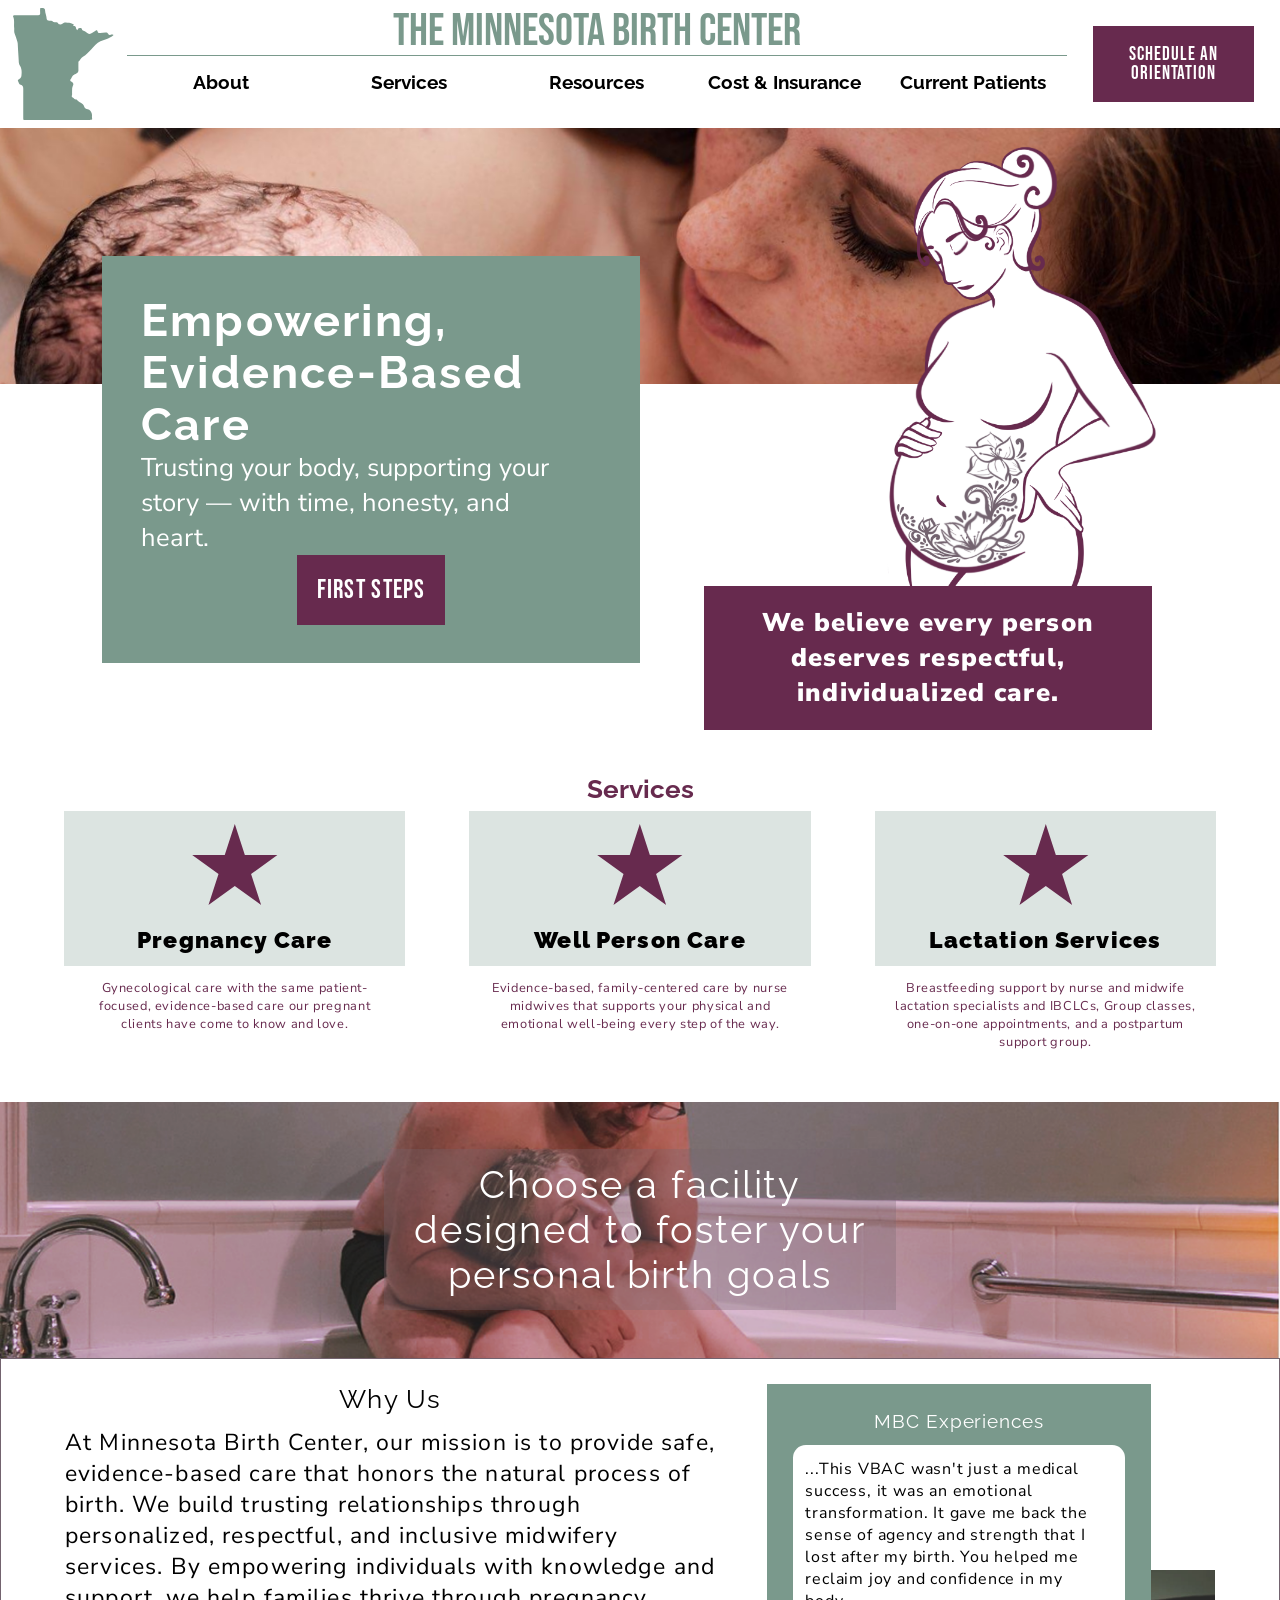
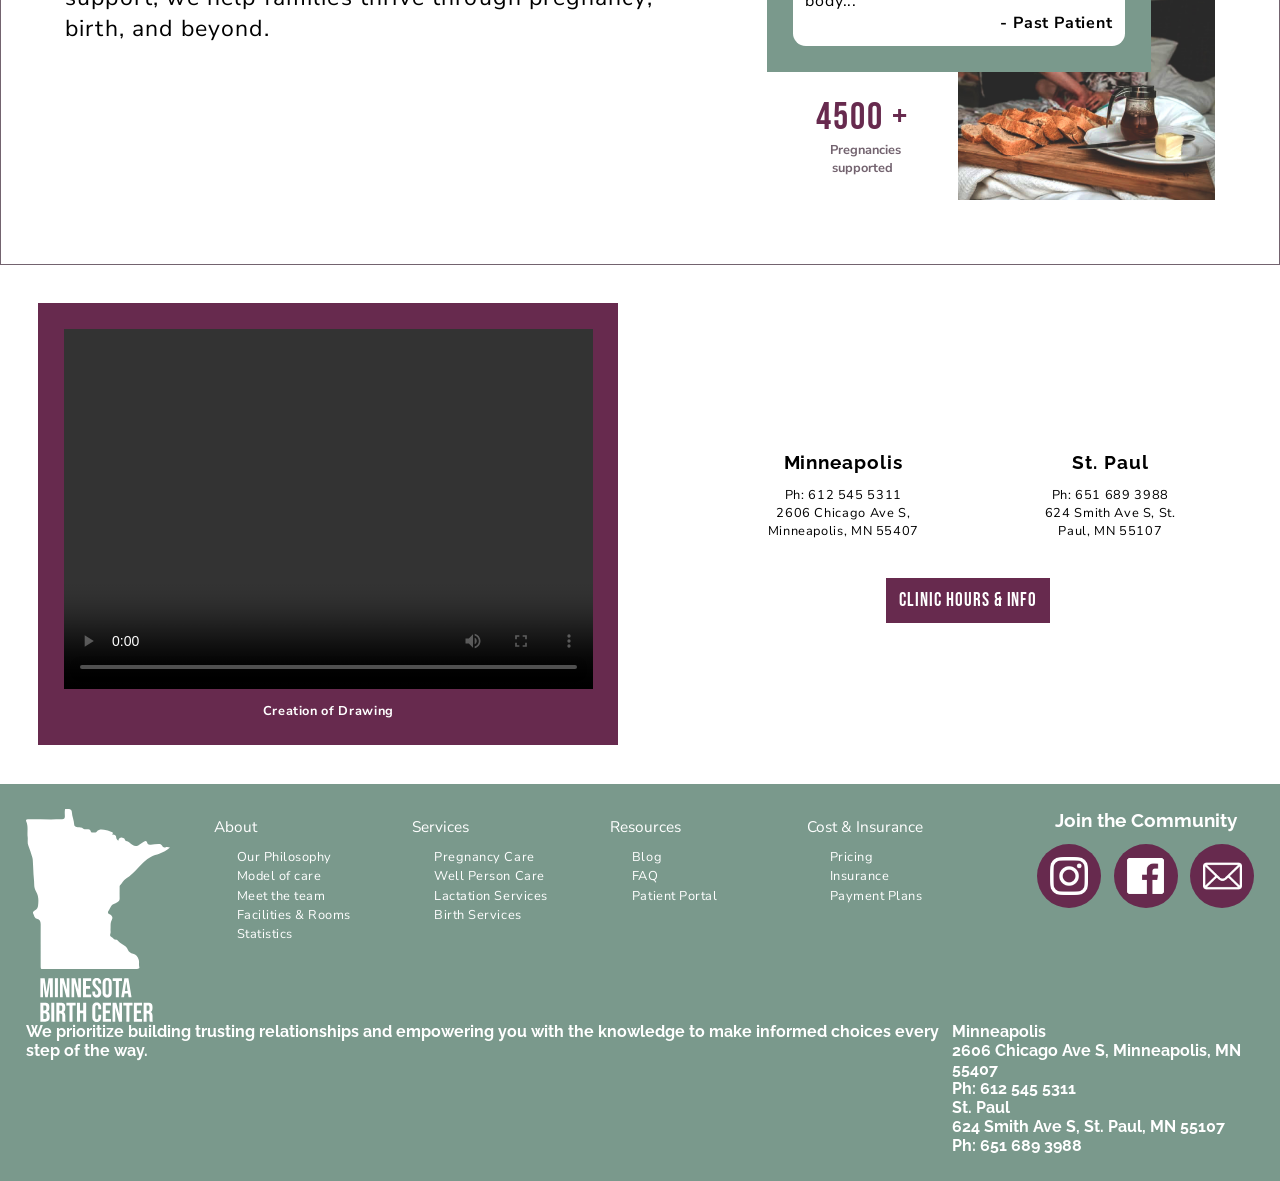
==== commit fd2e6dd3: "update" ====
--- a/docs/index.html
+++ b/docs/index.html
@@ -29,7 +29,7 @@
             </nav>
         </div>
 
-        <div class="schedule_btn">
+        <div class="btn">
             <a href="#">Schedule An Orientation</a>
         </div>
     </header>
@@ -103,69 +103,77 @@
         </div>
     </section>
 
-    <!--stats-->
-    <section class="mbc-stats">
-        <div class="stat_item">
-            <p class="stat_title">Our Epidural rate</p>
-            <div class="stat_circles">
-                <div class="national">
-                    <div class="circle">65-80%</div>
-                    <span class="cap">National Average</span>
-                </div>
-                <div class="mbc">
-                    <div class="circle">12.9%</div>
-                    <span class="cap">At MBC</span>
-                </div>
-            </div>
-        </div>
-        <div class="stat_item">
-            <p class="stat_title">Our Cesarean rate</p>
-            <div class="stat_circles">
-                <div class="national">
-                    <div class="circle">32%</div>
-                    <span class="cap">National Average</span>
-                </div>
-                <div class="mbc">
-                    <div class="circle">8%</div>
-                    <span class="cap">At MBC</span>
-                </div>
-            </div>
-        </div>
-        <div class="stat_item">
-            <p class="stat_title">Pre-term Birth Rate</p>
-            <div class="stat_circles">
-                <div class="national">
-                    <div class="circle">9.9%</div>
-                    <span class="cap">National Average</span>
-                </div>
-                <div class="mbc">
-                    <div class="circle">1.8%</div>
-                    <span class="cap">At MBC</span>
-                </div>
-            </div>
-        </div>
-    </section>
+<!--    &lt;!&ndash;stats&ndash;&gt;-->
+<!--    <section class="mbc-stats">-->
+<!--        <div class="stat_item">-->
+<!--            <p class="stat_title">Our Epidural rate</p>-->
+<!--            <div class="stat_circles">-->
+<!--                <div class="national">-->
+<!--                    <div class="circle">65-80%</div>-->
+<!--                    <span class="cap">National Average</span>-->
+<!--                </div>-->
+<!--                <div class="mbc">-->
+<!--                    <div class="circle">12.9%</div>-->
+<!--                    <span class="cap">At MBC</span>-->
+<!--                </div>-->
+<!--            </div>-->
+<!--        </div>-->
+<!--        <div class="stat_item">-->
+<!--            <p class="stat_title">Our Cesarean rate</p>-->
+<!--            <div class="stat_circles">-->
+<!--                <div class="national">-->
+<!--                    <div class="circle">32%</div>-->
+<!--                    <span class="cap">National Average</span>-->
+<!--                </div>-->
+<!--                <div class="mbc">-->
+<!--                    <div class="circle">8%</div>-->
+<!--                    <span class="cap">At MBC</span>-->
+<!--                </div>-->
+<!--            </div>-->
+<!--        </div>-->
+<!--        <div class="stat_item">-->
+<!--            <p class="stat_title">Pre-term Birth Rate</p>-->
+<!--            <div class="stat_circles">-->
+<!--                <div class="national">-->
+<!--                    <div class="circle">9.9%</div>-->
+<!--                    <span class="cap">National Average</span>-->
+<!--                </div>-->
+<!--                <div class="mbc">-->
+<!--                    <div class="circle">1.8%</div>-->
+<!--                    <span class="cap">At MBC</span>-->
+<!--                </div>-->
+<!--            </div>-->
+<!--        </div>-->
+<!--    </section>-->
 
     <!--extra information-->
     <div id="info_bar">
-        <div class="model_of_care">
-            <h3>Midwifery Model of Care</h3>
-            <p>We prioritize building trusting relationships and empowering you with the knowledge to make informed choices every step of the way.</p>
-        </div>
-        <div class="location">
-            <h3>Minneapolis</h3>
-            <p>Ph: 612 545 5311</p>
-            <p>2606 Chicago Ave S, Minneapolis, MN 55407</p>
-        </div>
-        <div class="location">
-            <h3>St. Paul</h3>
-            <p>Ph: 651 689 3988</p>
-            <p>624 Smith Ave S, St. Paul, MN 55107</p>
-        </div>
-        <div class="clinic_btn">
+        <div class="drawing_video">
+            <video width="640" height="360" controls>
+                <source src="files/Drawing.mp4" type="video/mp4">
+            </video>
+            <p>Creation of Drawing</p>
+        </div>
+        <div class="info_loco">
+            <div class="info_text">
+                <div class="location">
+                    <h3>Minneapolis</h3>
+                    <p>Ph: 612 545 5311</p>
+                    <p>2606 Chicago Ave S, Minneapolis, MN 55407</p>
+                </div>
+                <div class="location">
+                    <h3>St. Paul</h3>
+                    <p>Ph: 651 689 3988</p>
+                    <p>624 Smith Ave S, St. Paul, MN 55107</p>
+                </div>
+            </div>
+        <div class="btn">
             <a href="#">Clinic Hours & Info</a>
         </div>
+        </div>
     </div>
+
+</div>
 
     <!--footer-->
     <footer id="footer">
@@ -213,9 +221,16 @@
             <div class="footer_community">
                 <h4>Join the Community</h4>
                 <div class="footer_socials">
-                    <a class="social_dot" href="#" aria-label="Facebook"></a>
-                    <a class="social_dot" href="#" aria-label="Instagram"></a>
-                    <a class="social_dot" href="#" aria-label="YouTube"></a>
+                    <a class="social_dot" href="#" aria-label="Instagram">
+                        <img src="files/InstagramIcon.png" alt="Instagram" />
+                    </a>
+                    <a class="social_dot" href="#">
+                        <img src="files/FacebookIcon.png" alt="Facebook" />
+
+                    </a>
+                    <a class="social_dot" href="#">
+                        <img src="files/Email.png" alt="Email" />
+                    </a>
                 </div>
             </div>
         </div>
--- a/docs/stylesheet.css
+++ b/docs/stylesheet.css
@@ -102,23 +102,23 @@
     background-color: #DCE4E1;
 }
 
-.mbc-header .schedule_btn {
+.btn {
     background-color: var(--color-purple);
     margin: 1vw;
-    aspect-ratio: 3/2;
     text-align: center;
     align-content: center;
     padding: 1vw;
 }
-.mbc-header .schedule_btn a {
-    color: white;
-    font-family: var(--font-extra);
+.btn a {
+    color: white;
+    font-family: 'Bebas Neue', sans-serif;
     text-decoration: none;
     font-size: 1.5vw;
     letter-spacing: 0.05em;
     font-weight: lighter;
-}
-.mbc-header .schedule_btn:hover {
+    line-height: 1;
+}
+.btn:hover {
     background: var(--color-purple-dark);
 }
 
@@ -206,9 +206,8 @@
     font-weight: bolder;
     width: 100%;
     margin: 3vw;
-
-
-}
+}
+
 #home .home_quote img {
     position: absolute;
     top: 0;
@@ -222,6 +221,8 @@
 
 
 
+
+
 /* === SERVICES === */
 #services {
     width: 100%;
@@ -276,7 +277,9 @@
 .services_band p {
     font-family: 'Nunito Sans', sans-serif;
     font-size: 1vw;
-    color: var(--color-mauve);
+    font-weight: normal;
+    letter-spacing: 0.05em;
+    color: var(--color-purple);
     background-color: white;
     height: 100%;
     padding: 1vw;
@@ -377,9 +380,14 @@
     background-color: white;
     padding: 1vw;
     border-radius: 1vw;
-}
+    font-family: 'Nunito Sans', sans-serif;
+    font-weight: normal;
+    letter-spacing: 0.05em;}
+
 #why .why_experiences .testimonial .attribution {
     align-self: flex-end;
+    font-weight: bolder;
+
 
 }
 
@@ -444,13 +452,70 @@
 #stats .stat_item .mbc {}
 
 /*Or this one */
-#info_bar {}
-#info_bar .model_of_care h3 {}
-#info_bar .model_of_care p {}
-#info_bar .location h3 {}
-#info_bar .location p {}
-#info_bar .clinic_btn {}
-
+#info_bar {
+    display: flex;
+    flex-direction: row;
+    width: 100%;
+}
+#info_bar .drawing_video {
+    display: flex;
+    flex-direction: column;
+    background-color: var(--color-purple);
+    width: 100%;
+    justify-content: space-around;
+    margin: 3vw;
+    padding: 2vw;
+    gap: 1vw;
+}
+#info_bar .drawing_video video {
+    background-color: var(--color-purple);
+    width: 100%;
+}
+
+#info_bar .drawing_video p {
+    font-family: 'Nunito Sans', sans-serif;
+    letter-spacing: 0.05em;
+    font-size: 1vw;
+    color: white;
+    text-align: center;
+
+
+}
+#info_bar .info_loco {
+    display: flex;
+    flex-direction: column;
+    width: 100%;
+    justify-content: center;
+    align-items: center;
+    padding: 5vw;
+}
+#info_bar .info_loco .info_text {
+    display: flex;
+    flex-direction: row;
+    width: 100%;
+    justify-content: center;
+    gap: 3vw;
+}
+#info_bar .location {
+    display: flex;
+    flex-direction: column;
+    text-align: center;
+    padding: 2vw;
+}
+
+#info_bar .location h3 {
+    font-family: 'Raleway', sans-serif;
+    letter-spacing: 0.05em;
+    font-size: 1.5vw;
+    padding: 1vw;
+}
+#info_bar .location p {
+    font-family: 'Nunito Sans', sans-serif;
+    font-weight: normal;
+    letter-spacing: 0.05em;
+    font-size: 1vw;
+
+}
 /* */
 #footer {
     background: var(--color-green);
@@ -521,14 +586,40 @@
 }
 
 #footer .footer_top .footer_community {
+    display: flex;
+    flex-direction: column;
+    align-items: center;
+    gap: 1vw;
+    height: fit-content;
+
 }
 #footer .footer_community h4 {
+    font-family: 'Raleway', sans-serif;
+    font-size: 1.5vw;
 }
 #footer .footer_socials {
+    display: flex;
+    flex-direction: row;
+    align-items: center;
+    justify-content: space-around;
+    gap: 1vw;
 }
 #footer .social_dot {
-}
-#footer .social_dot:hover {}
+    background-color: var(--color-purple);
+    width: 5vw;
+    border-radius: 100%;
+    aspect-ratio: 1/1;
+    display: flex;
+    justify-content: center;
+    align-items: center;
+
+}
+#footer .social_dot:hover {
+    background-color: var(--color-purple-dark);
+}
+#footer .social_dot img {
+    width: 60%;
+}
 #footer .footer_mission {
 }
 
